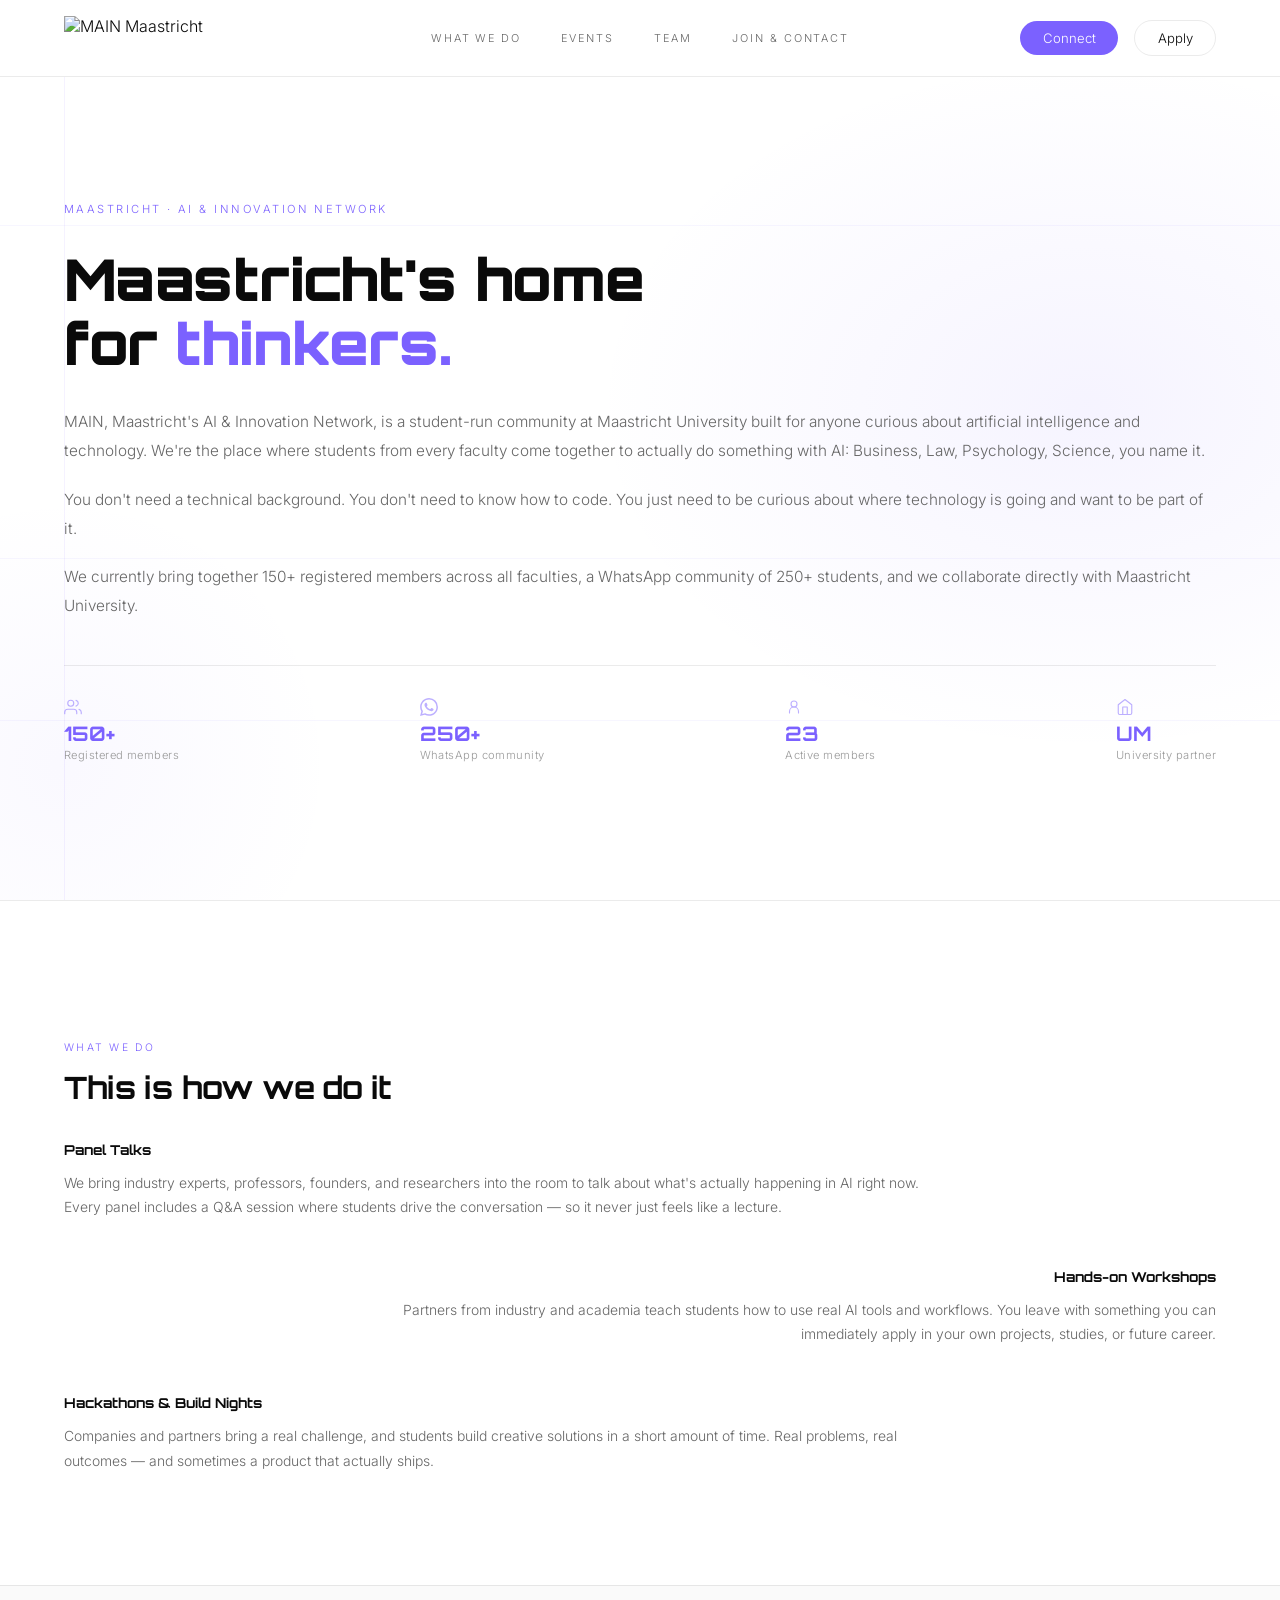
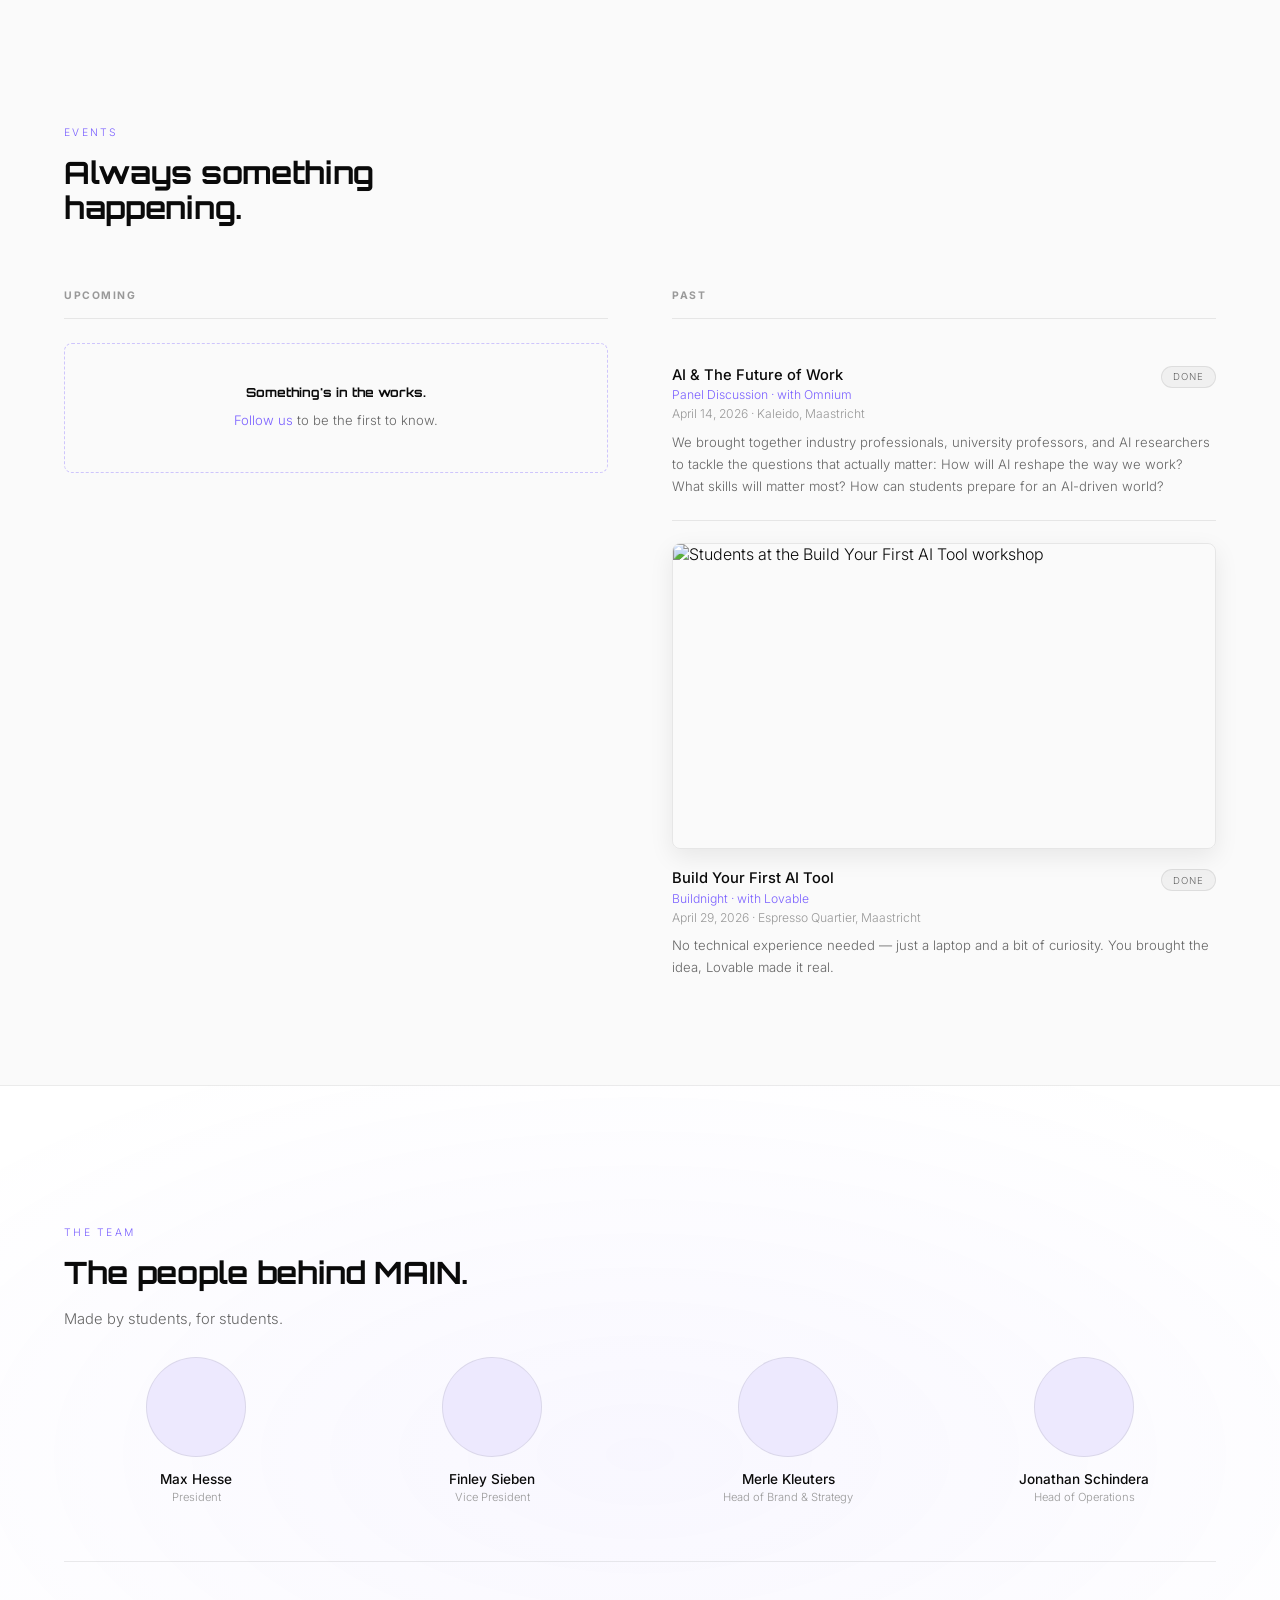
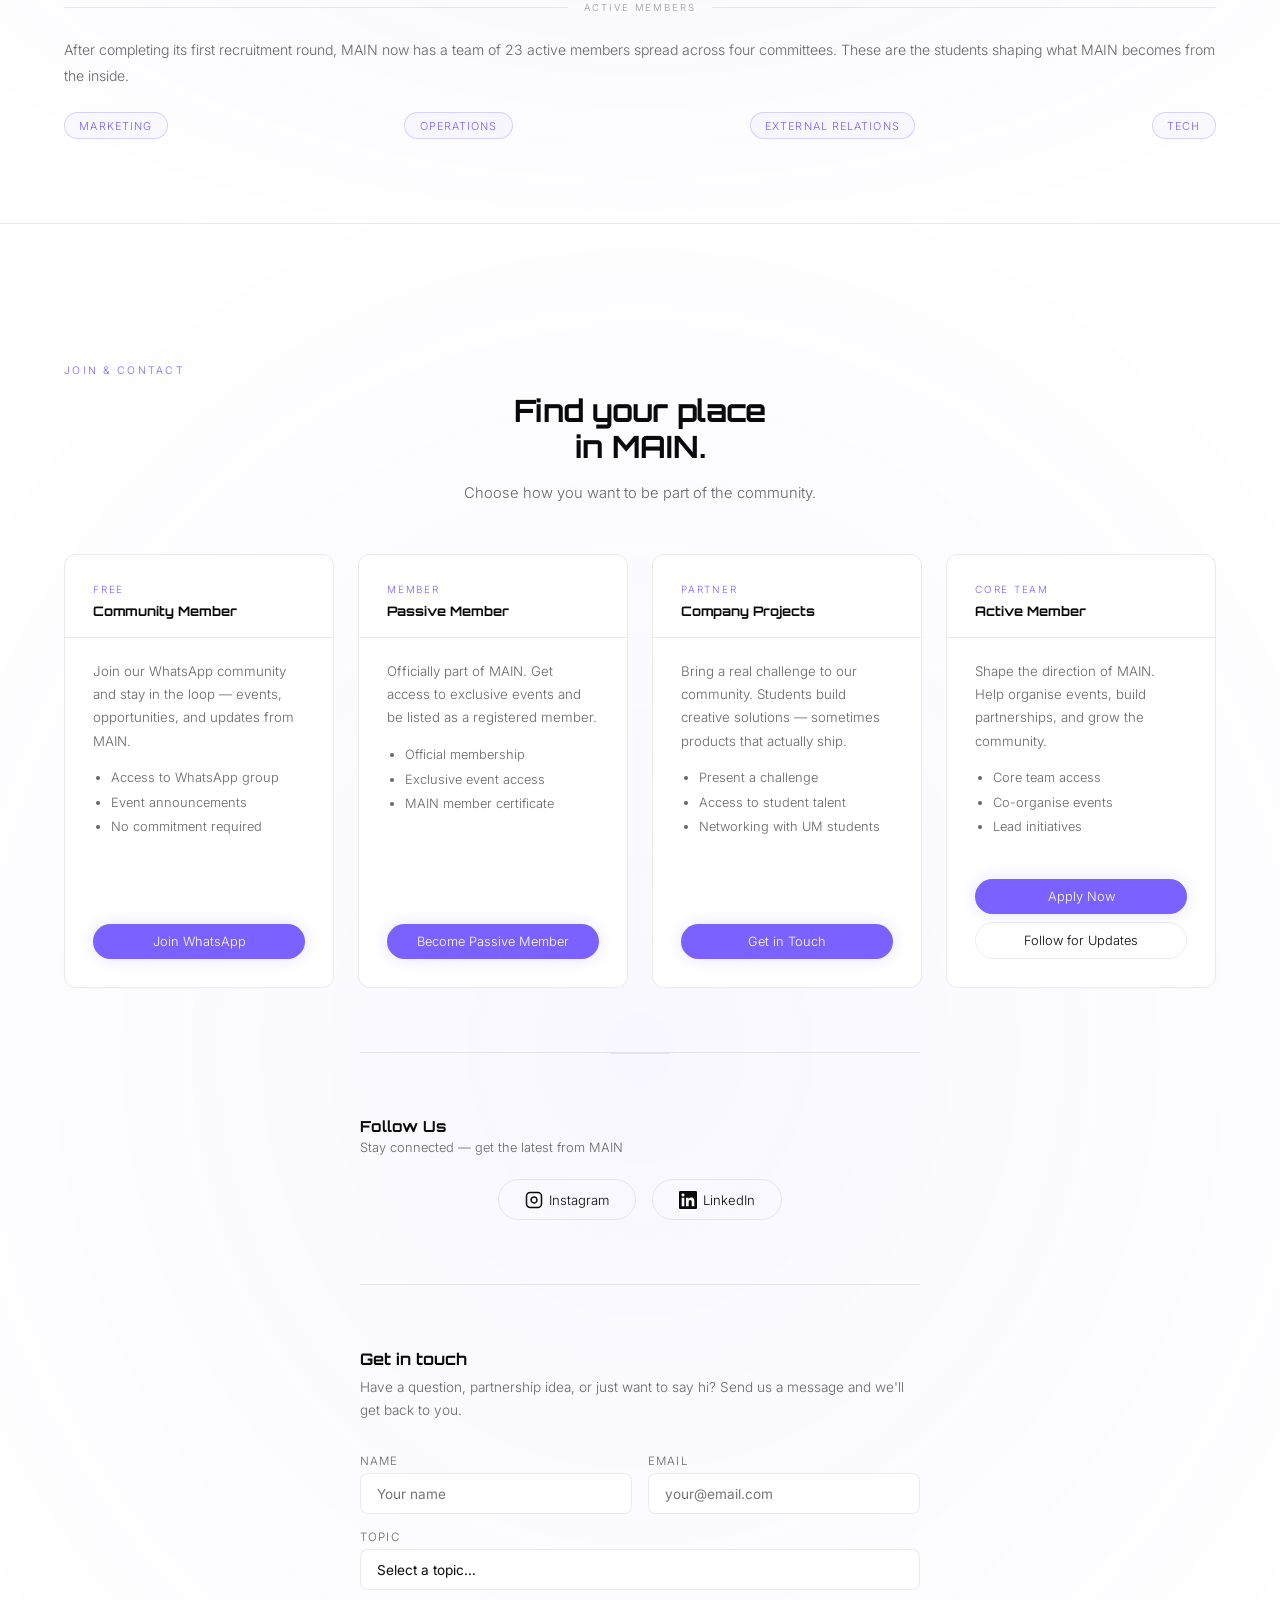
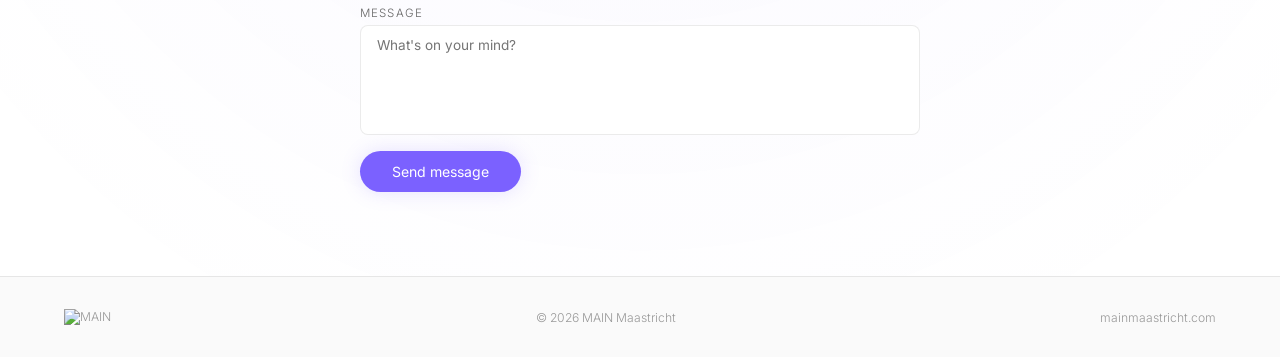
==== new_index_file.html @ fe7f52be "added the new join and contact section into the new_index_file.html and renamed the file from new_in" ====
<!doctype html>
<html lang="en">
<head>
    <meta charset="UTF-8" />
    <meta name="viewport" content="width=device-width, initial-scale=1.0" />
    <title>MAIN Maastricht — AI & Innovation Network</title>
    <link href="https://fonts.googleapis.com/css2?family=Orbitron:wght@700;900&family=Inter:wght@300;400;500&display=swap" rel="stylesheet" />
    <style>
        *,*::before,*::after{box-sizing:border-box;margin:0;padding:0;}
        :root{
            --bg:#ffffff;--black:#0a0a0a;--purple:#7b61ff;--purple-light:#a78bfa;
            --purple-dim:#ede9fe;--gray:#666;--gray-light:#999;--border:rgba(0,0,0,0.08);
        }
        html{scroll-behavior:smooth;}
        body{background:var(--bg);color:var(--black);font-family:'Inter',sans-serif;font-weight:300;overflow-x:hidden;}

        /* NAV — File 2 unchanged */
        nav{position:fixed;top:0;left:0;right:0;z-index:100;display:flex;align-items:center;justify-content:space-between;padding:1rem 4rem;backdrop-filter:blur(16px);border-bottom:1px solid var(--border);background:rgba(255,255,255,0.88);}
        .nav-logo img{height:44px;display:block;}
        .nav-links{display:flex;align-items:center;gap:2.5rem;position:absolute;left:50%;transform:translateX(-50%);}
        .nav-links a{font-size:0.68rem;letter-spacing:0.18em;text-transform:uppercase;color:var(--gray);text-decoration:none;transition:color 0.2s;font-family:'Inter',sans-serif;}
        .nav-links a:hover{color:var(--black);}
        .nav-right{display:flex;align-items:center;gap:1rem;}
        .nav-cta{background:var(--purple);color:#fff;padding:0.55rem 1.4rem;border-radius:100px;font-size:0.82rem;text-decoration:none;transition:background 0.2s,transform 0.2s;font-family:'Inter',sans-serif;}
        .nav-cta:hover{background:var(--purple-light);transform:translateY(-1px);}
        .nav-apply{background:transparent;color:var(--black);padding:0.55rem 1.4rem;border-radius:100px;font-size:0.82rem;text-decoration:none;border:1px solid var(--border);transition:border-color 0.2s,transform 0.2s,background 0.2s;font-family:'Inter',sans-serif;}
        .nav-apply:hover{border-color:var(--purple);background:rgba(123,97,255,0.04);transform:translateY(-1px);}
        .hero-actions .nav-apply{padding:0.85rem 2rem;font-size:0.9rem;}
        .hero-actions .nav-apply:hover{transform:translateY(-2px);}
        .hamburger{display:none;flex-direction:column;gap:5px;cursor:pointer;background:none;border:none;padding:4px;}
        .hamburger span{display:block;width:22px;height:1.5px;background:var(--black);transition:all 0.3s;}
        .hamburger.open span:nth-child(1){transform:translateY(6.5px) rotate(45deg);}
        .hamburger.open span:nth-child(2){opacity:0;}
        .hamburger.open span:nth-child(3){transform:translateY(-6.5px) rotate(-45deg);}
        .mobile-menu{display:none;position:fixed;top:0;left:0;right:0;bottom:0;background:rgba(255,255,255,0.98);z-index:99;flex-direction:column;align-items:center;justify-content:center;gap:2.5rem;}
        .mobile-menu.open{display:flex;}
        .mobile-menu a{font-size:0.8rem;letter-spacing:0.2em;text-transform:uppercase;color:var(--gray);text-decoration:none;transition:color 0.2s;}
        .mobile-menu a:hover{color:var(--black);}
        .mobile-menu .nav-cta{font-size:0.9rem;margin-top:1rem;color:#fff;}

        /* HERO — File 1 */
        #hero{position:relative;padding:9rem 4rem 5rem;overflow:hidden;min-height:100vh;display:flex;flex-direction:column;justify-content:center;align-items:flex-start;width:100%;}
        .hero-bg{position:absolute;inset:0;z-index:0;background:radial-gradient(ellipse 55% 55% at 85% 45%,rgba(123,97,255,0.07) 0%,transparent 70%),radial-gradient(ellipse 35% 50% at 5% 85%,rgba(123,97,255,0.04) 0%,transparent 60%);}
        .hero-lines{position:absolute;inset:0;pointer-events:none;z-index:0;}
        .hero-lines span{display:block;position:absolute;left:0;right:0;height:1px;background:rgba(123,97,255,0.06);}
        .hero-lines span:nth-child(1){top:25%;}
        .hero-lines span:nth-child(2){top:62%;}
        .hero-lines span:nth-child(3){top:80%;}
        .hero-lines::before{content:'';position:absolute;top:0;bottom:0;left:4rem;width:1px;background:rgba(123,97,255,0.08);}
        .hero-inner{position:relative;z-index:1;width:100%;}
        .hero-tag{font-size:0.7rem;letter-spacing:0.22em;text-transform:uppercase;color:var(--purple);margin-bottom:2rem;z-index:1;opacity:0;animation:fadeUp 0.7s 0.2s forwards;font-family:'Inter',sans-serif;}
        #hero h1{font-family:'Orbitron',sans-serif;font-size:clamp(2.2rem,4.5vw,4.2rem);font-weight:900;line-height:1.1;letter-spacing:-0.01em;z-index:1;color:var(--black);opacity:0;animation:fadeUp 0.7s 0.35s forwards;margin-bottom:2rem;}
        #hero h1 em{color:var(--purple);font-style:normal;display:inline-block;min-width:9ch;transition:opacity 0.3s,transform 0.3s;}
        #hero h1 em.fading{opacity:0;transform:translateY(8px);}
        .hero-body{display:flex;flex-direction:column;gap:1.2rem;z-index:1;opacity:0;animation:fadeUp 0.7s 0.5s forwards;}
        .hero-body p{font-size:clamp(0.88rem,1.2vw,1rem);line-height:1.9;color:var(--gray);font-weight:300;font-family:'Inter',sans-serif;}
        .stats-strip{display:flex;flex-wrap:wrap;margin-top:2.8rem;padding-top:2rem;border-top:1px solid var(--border);z-index:1;opacity:0;animation:fadeUp 0.7s 0.8s forwards;justify-content:space-between;width:100%;}
        .stat{display:flex;flex-direction:column;gap:0.2rem;}.stat-icon{color:var(--purple);opacity:0.5;margin-bottom:0.3rem;}
        .stat-num{font-family:'Orbitron',sans-serif;font-size:1.25rem;font-weight:700;color:var(--purple);line-height:1;}
        .stat-lbl{font-size:0.7rem;letter-spacing:0.04em;color:var(--gray-light);font-family:'Inter',sans-serif;}
        
        .btn-primary{background:var(--purple);color:#fff;padding:0.85rem 2rem;border-radius:100px;font-size:0.9rem;text-decoration:none;transition:all 0.2s;box-shadow:0 0 28px rgba(123,97,255,0.2);font-family:'Inter',sans-serif;}
        .btn-primary:hover{background:var(--purple-light);transform:translateY(-2px);}
        .scroll-hint{position:absolute;bottom:2.5rem;left:50%;transform:translateX(-50%);z-index:1;display:flex;flex-direction:column;align-items:center;gap:0.6rem;font-size:0.6rem;letter-spacing:0.18em;text-transform:uppercase;color:var(--gray-light);opacity:0;animation:fadeUp 0.7s 1.1s forwards;font-family:'Inter',sans-serif;white-space:nowrap;}
        .scroll-hint::before{display:none;}

        /* STATS BAR — File 2 unchanged */
        .stats-bar{border-top:1px solid var(--border);border-bottom:1px solid var(--border);padding:1.8rem 4rem;display:flex;align-items:center;justify-content:center;gap:0;background:#fafafa;}
        .stat-item{display:flex;align-items:center;gap:0.75rem;padding:0 3rem;}
        .stat-item:not(:last-child){border-right:1px solid var(--border);}
        .stat-item .stat-num{font-family:'Orbitron',sans-serif;font-size:1.4rem;font-weight:700;color:var(--purple);}
        .stat-label{font-size:0.78rem;color:var(--gray);line-height:1.4;font-family:'Inter',sans-serif;}

        /* SECTIONS — File 2 unchanged */
        section{padding:7rem 4rem;}
        .s-label{font-size:0.65rem;letter-spacing:0.22em;text-transform:uppercase;color:var(--purple);margin-bottom:1rem;font-family:'Inter',sans-serif;}
        h2{font-family:'Orbitron',sans-serif;font-size:clamp(1.5rem,2.4vw,2.2rem);font-weight:700;letter-spacing:-0.01em;line-height:1.15;margin-bottom:1rem;color:var(--black);}
        .s-sub{color:var(--gray);font-size:0.92rem;line-height:1.8;max-width:50ch;font-family:'Inter',sans-serif;}
        #what{border-top:1px solid var(--border);}
        .formats{display:flex;flex-flow:column nowrap;margin-top:4rem;justify-content:space-between;gap:3em;}
        .fcard{position:relative;overflow:hidden;background:#fff;}
        .fcard.fcard-left{text-align:left;align-self:flex-start;}
        .fcard.fcard-right{text-align:right;align-self:flex-end;}
        .fcard.fcard-left *{width:fit-content;max-width:75%;margin-right:auto;}
        .fcard.fcard-right *{width:fit-content;max-width:75%;margin-left:auto;}
        .fcard h3{font-family:'Orbitron',sans-serif;font-size:0.85rem;font-weight:700;margin-bottom:0.8rem;color:var(--black);}
        .fcard p{color:var(--gray);font-size:0.87rem;line-height:1.75;font-family:'Inter',sans-serif;}
        #events{border-top:1px solid var(--border);background:#fafafa;}
        .ev-layout{display:grid;grid-template-columns:1fr 1fr;gap:4rem;margin-top:4rem;align-items:start;}
        .ev-col h3{font-size:0.65rem;letter-spacing:0.15em;text-transform:uppercase;color:var(--gray-light);margin-bottom:1.5rem;padding-bottom:1rem;border-bottom:1px solid var(--border);font-family:'Inter',sans-serif;}
        .ev-item{padding:1.4rem 0;border-bottom:1px solid var(--border);transition:border-color 0.2s;}
        .ev-item:hover{border-color:var(--purple);}
        .ev-item:last-child{border-bottom:none;}
        .ev-item-top{display:flex;justify-content:space-between;align-items:flex-start;margin-bottom:0.5rem;}
        .ev-name{font-size:0.92rem;margin-bottom:0.2rem;color:var(--black);font-family:'Inter',sans-serif;font-weight:500;}
        .ev-sub{font-size:0.76rem;color:var(--purple);margin-bottom:0.25rem;font-family:'Inter',sans-serif;}
        .ev-meta{font-size:0.76rem;color:var(--gray-light);font-family:'Inter',sans-serif;}
        .ev-desc{font-size:0.82rem;color:var(--gray);line-height:1.7;margin-top:0.6rem;font-family:'Inter',sans-serif;}
        .ev-item-with-photo{display:block;}
        .ev-photo{width:100%;aspect-ratio:16/9;object-fit:cover;object-position:center;border-radius:8px;border:1px solid var(--border);box-shadow:0 8px 24px rgba(0,0,0,0.08);margin-bottom:1.25rem;display:block;}
        .badge{font-size:0.6rem;letter-spacing:0.1em;text-transform:uppercase;padding:0.28rem 0.7rem;border-radius:100px;white-space:nowrap;margin-left:1rem;font-family:'Inter',sans-serif;}
        .badge-done{background:rgba(0,0,0,0.04);color:var(--gray);border:1px solid var(--border);}
        .ev-teaser{padding:2.5rem;border:1px dashed rgba(123,97,255,0.35);border-radius:8px;text-align:center;}
        .ev-teaser h4{font-family:'Orbitron',sans-serif;font-size:0.78rem;font-weight:700;margin-bottom:0.6rem;color:var(--black);}
        .ev-teaser p{font-size:0.82rem;color:var(--gray);line-height:1.65;font-family:'Inter',sans-serif;}
        .ev-teaser a{color:var(--purple);text-decoration:none;}
        .ev-teaser a:hover{text-decoration:underline;}

        /* TEAM — File 1 */
        #team { border-top: 1px solid var(--border); background: radial-gradient(ellipse 70% 60% at 50% 50%, rgba(123,97,255,0.05), transparent); }
        .team-grid{display:grid;grid-template-columns:repeat(4,1fr);gap:1.5rem 2rem;margin-top:1.5rem;margin-bottom:3.5rem;width:100%;}
        .tcard{text-align:center;transition:transform 0.3s;}
        .tcard:hover{transform:translateY(-5px);}
        .tcard a{display:block;color:inherit;text-decoration:none;}
        .tcard-link{display:block;color:inherit;text-decoration:none;}
        .tavatar{width:100px;height:100px;border-radius:50%;background:var(--purple-dim);border:1.5px solid var(--border);margin:0 auto 0.85rem;overflow:hidden;transition:border-color 0.25s;display:flex;align-items:center;justify-content:center;}
        .tcard:hover .tavatar{border-color:var(--purple);}
        .tavatar img{width:100%;height:100%;object-fit:cover;object-position:center top;}
        .initials{font-family:'Orbitron',sans-serif;font-size:1rem;font-weight:700;color:var(--purple);letter-spacing:0.03em;display:none;}
        .tname{font-size:0.85rem;font-weight:500;color:var(--black);margin-bottom:0.2rem;font-family:'Inter',sans-serif;}
        .trole{font-size:0.7rem;color:var(--gray-light);line-height:1.4;font-family:'Inter',sans-serif;}
        .active-band{border-top:1px solid var(--border);padding-top:2.5rem;}
        .rule-divider{display:flex;align-items:center;gap:1rem;margin-bottom:1.5rem;}
        .rule-divider::before,.rule-divider::after{content:'';flex:1;height:1px;background:var(--border);}
        .rule-divider span{font-size:0.6rem;letter-spacing:0.2em;text-transform:uppercase;color:var(--gray-light);font-family:'Inter',sans-serif;}
        .active-intro{font-size:0.88rem;color:var(--gray);line-height:1.8;margin-bottom:1.5rem;font-family:'Inter',sans-serif;}
        .committees{display:flex;gap:0.6rem;flex-wrap:wrap;justify-content:space-between;width:100%;}
        .pill{font-size:0.68rem;letter-spacing:0.1em;text-transform:uppercase;padding:0.35rem 0.9rem;border-radius:100px;border:1px solid rgba(123,97,255,0.25);color:var(--purple);font-family:'Inter',sans-serif;background:rgba(123,97,255,0.04);}

        /* JOIN & CONTACT */
        #joinAndContact { border-top: 1px solid var(--border); background: radial-gradient(ellipse 70% 60% at 50% 50%, rgba(123,97,255,0.05), transparent); }
        #joinAndContact h2 { text-align: center; margin-left: auto; margin-right: auto; }
        #joinAndContact .s-sub { text-align: center; margin-bottom: 0; margin-left: auto; margin-right: auto; }
        .jc-grid { display: flex; gap: 1.5rem; justify-content: center; flex-wrap: wrap; margin-top: 3rem; align-items: stretch; }
        .jc-card { flex: 1 1 220px; max-width: 270px; min-width: 200px; display: flex; flex-direction: column; border: 1px solid var(--border); border-radius: 12px; background: #fff; overflow: hidden; transition: transform 0.3s, box-shadow 0.3s; }
        .jc-card:hover { transform: translateY(-4px); box-shadow: 0 12px 32px rgba(123,97,255,0.1); }
        .jc-card-head { padding: 1.75rem 1.75rem 1.1rem; border-bottom: 1px solid var(--border); }
        .jc-card-tag { font-size: 0.62rem; letter-spacing: 0.18em; text-transform: uppercase; color: var(--purple); margin-bottom: 0.45rem; font-family: 'Inter', sans-serif; }
        .jc-card-title { font-family: 'Orbitron', sans-serif; font-size: 0.82rem; font-weight: 700; color: var(--black); line-height: 1.25; }
        .jc-card-body { padding: 1.4rem 1.75rem; flex: 1; }
        .jc-card-body p { font-size: 0.83rem; color: var(--gray); line-height: 1.75; font-family: 'Inter', sans-serif; }
        .jc-card-body ul { margin: 0.85rem 0 0 1.1rem; padding: 0; font-size: 0.8rem; color: var(--gray); line-height: 1.9; font-family: 'Inter', sans-serif; }
        .jc-card-footer { padding: 1.1rem 1.75rem 1.75rem; display: flex; flex-direction: column; gap: 0.55rem; }
        .jc-btn { display: flex; align-items: center; justify-content: center; padding: 0.6rem 1.1rem; border-radius: 100px; font-size: 0.8rem; text-decoration: none; font-family: 'Inter', sans-serif; transition: all 0.2s; text-align: center; }
        .jc-btn-primary { background: var(--purple); color: #fff; box-shadow: 0 0 16px rgba(123,97,255,0.18); }
        .jc-btn-primary:hover { background: var(--purple-light); transform: translateY(-1px); }
        .jc-btn-ghost { background: transparent; color: var(--black); border: 1px solid var(--border); }
        .jc-btn-ghost:hover { border-color: var(--purple); background: rgba(123,97,255,0.04); transform: translateY(-1px); }
        .contact-wrap { margin-top: 4rem; padding-top: 4rem; border-top: 1px solid var(--border); max-width: 560px; margin-left: auto; margin-right: auto; text-align: left; }
        .contact-wrap h3 { font-family: 'Orbitron', sans-serif; font-size: 1rem; font-weight: 700; color: var(--black); margin-bottom: 0.4rem; }
        .contact-wrap .contact-sub { font-size: 0.85rem; color: var(--gray); line-height: 1.7; margin-bottom: 2rem; font-family: 'Inter', sans-serif; }
        .contact-form { display: flex; flex-direction: column; gap: 1rem; }
        .cf-row { display: grid; grid-template-columns: 1fr 1fr; gap: 1rem; }
        .cf-field { display: flex; flex-direction: column; gap: 0.35rem; }
        .cf-field label { font-size: 0.72rem; letter-spacing: 0.1em; text-transform: uppercase; color: var(--gray); font-family: 'Inter', sans-serif; }
        .cf-field input, .cf-field textarea, .cf-field select { width: 100%; padding: 0.7rem 1rem; border: 1px solid var(--border); border-radius: 8px; font-size: 0.85rem; font-family: 'Inter', sans-serif; color: var(--black); background: #fff; outline: none; transition: border-color 0.2s, box-shadow 0.2s; resize: none; appearance: none; }
        .cf-field input:focus, .cf-field textarea:focus, .cf-field select:focus { border-color: var(--purple); box-shadow: 0 0 0 3px rgba(123,97,255,0.1); }
        .cf-field textarea { min-height: 110px; }
        .cf-submit { background: var(--purple); color: #fff; border: none; padding: 0.75rem 2rem; border-radius: 100px; font-size: 0.88rem; font-family: 'Inter', sans-serif; cursor: pointer; transition: background 0.2s, transform 0.2s; align-self: flex-start; box-shadow: 0 0 20px rgba(123,97,255,0.18); }
        .cf-submit:hover { background: var(--purple-light); transform: translateY(-1px); }
        .cf-success { display: none; font-size: 0.85rem; color: var(--purple); font-family: 'Inter', sans-serif; margin-top: 0.5rem; }
        @media (max-width: 700px) { .cf-row { grid-template-columns: 1fr; } .cf-submit { align-self: stretch; text-align: center; } }
        .socials-wrap { margin-top: 4rem; padding-top: 4rem; border-top: 1px solid var(--border); max-width: 560px; margin-left: auto; margin-right: auto; text-align: left; position: relative; }
        .socials-wrap::before { content: ''; position: absolute; top: 0; left: 50%; transform: translateX(-50%); width: 60px; height: 1px; background: var(--border); }
        .socials-wrap h3 { font-family: 'Orbitron', sans-serif; font-size: 0.95rem; font-weight: 700; color: var(--black); margin-bottom: 0.3rem; }
        .socials-wrap .socials-sub { font-size: 0.8rem; color: var(--gray); margin-bottom: 1.5rem; font-family: 'Inter', sans-serif; }
        .socials-list { display: flex; gap: 1rem; justify-content: center; flex-wrap: wrap; }
        .social-link { display: flex; align-items: center; justify-content: center; gap: 0.4rem; padding: 0.65rem 1.6rem; border: 1px solid var(--border); border-radius: 100px; text-decoration: none; font-size: 0.82rem; color: var(--black); font-family: 'Inter', sans-serif; transition: all 0.2s; }
        .social-link:hover { border-color: var(--purple); background: rgba(123,97,255,0.04); transform: translateY(-2px); }
        .social-link svg { width: 18px; height: 18px; }

        /* FOOTER — File 2 unchanged */
        footer{border-top:1px solid var(--border);padding:2rem 4rem;display:flex;justify-content:space-between;align-items:center;color:var(--gray-light);font-size:0.76rem;background:#fafafa;font-family:'Inter',sans-serif;}
        .footer-logo img{height:28px;}

        /* ANIMATE */
        @keyframes fadeUp{from{opacity:0;transform:translateY(22px);}to{opacity:1;transform:translateY(0);}}@keyframes bounce{0%,100%{transform:translateY(0);}50%{transform:translateY(6px);}}.scroll-arrow{animation:bounce 1.4s ease-in-out infinite;display:flex;}
        .reveal{opacity:0;transition:opacity 0.65s ease,transform 0.65s ease;}
        .reveal.from-left{transform:translateX(-32px);}
        .reveal.from-right{transform:translateX(32px);}
        .reveal:not(.from-left):not(.from-right){transform:translateY(28px);}
        .reveal.visible{opacity:1;transform:none;}

        /* RESPONSIVE */
        @media(max-width:900px){
            .team-grid{grid-template-columns:repeat(2,1fr);}
            .nav-links{display:none;}
            .hamburger{display:flex;}
            .stats-bar{padding:1.5rem 2rem;flex-wrap:wrap;gap:1rem;}
            .stat-item{padding:0 1.5rem;}
        }
        @media(max-width:700px){
            nav{padding:1rem 1.5rem;}
            section{padding:5rem 1.5rem;}
            #hero{padding:8rem 1.5rem 4rem;}
            .hero-lines::before{left:1.5rem;}
            .scroll-hint{left:1.5rem;}
            .stats-bar{padding:1.2rem 1.5rem;}
            .stat-item{padding:0 1rem;}
            .fcard.fcard-left *{width:100%;max-width:100%;margin-right:0;}
            .fcard.fcard-right *{width:100%;max-width:100%;margin-left:0;}
            .fcard p{text-align:justify;}
            .ev-layout{grid-template-columns:1fr;gap:3rem;}
            .ev-photo{aspect-ratio:4/3;}
            footer{flex-direction:column;gap:1rem;text-align:center;}
            .join-btns{flex-direction:column;align-items:center;}
        }
    </style>
</head>
<body>

<!-- NAV — File 2 unchanged -->
<nav>
    <div class="nav-logo">
        <img src="i dont know yet " alt="MAIN Maastricht" />
    </div>
    <div class="nav-links">
        <a href="#what">What we do</a>
        <a href="#events">Events</a>
        <a href="#team">Team</a>
        <a href="#joinAndContact">Join & Contact</a>
    </div>
    <div class="nav-right">
        <a href="#joinAndContact" class="nav-cta">Connect</a>
        <a href="https://tally.so/r/68rNAe?utm_source=ig&utm_medium=social&utm_content=link_in_bio&fbclid=PAZXh0bgNhZW0CMTEAc3J0YwZhcHBfaWQMMjU2MjgxMDQwNTU4AAGnw_uHqAKVMPxE0WVYSXbmAWzOkmwdYm6o9sFSivX8DV3H677qOb2EKbenT-4_aem_z7sTtI1TGosHFUo3yZt-IA" class="nav-apply" target="_blank" rel="noopener">Apply</a>
        <button class="hamburger" id="hamburger" aria-label="Menu">
            <span></span><span></span><span></span>
        </button>
    </div>
</nav>

<div class="mobile-menu" id="mobileMenu">
    <a href="#what" onclick="closeMenu()">What we do</a>
    <a href="#events" onclick="closeMenu()">Events</a>
    <a href="#team" onclick="closeMenu()">Team</a>
    <a href="#joinAndContact" class="nav-cta" onclick="closeMenu()">Connect</a>
    <a href="https://tally.so/r/68rNAe?utm_source=ig&utm_medium=social&utm_content=link_in_bio&fbclid=PAZXh0bgNhZW0CMTEAc3J0YwZhcHBfaWQMMjU2MjgxMDQwNTU4AAGnw_uHqAKVMPxE0WVYSXbmAWzOkmwdYm6o9sFSivX8DV3H677qOb2EKbenT-4_aem_z7sTtI1TGosHFUo3yZt-IA" class="nav-cta" target="_blank" rel="noopener" onclick="closeMenu()">Apply</a>
</div>

<!-- HERO — File 1 -->
<section id="hero">
    <div class="hero-bg"></div>
    <div class="hero-lines" aria-hidden="true"><span></span><span></span><span></span></div>
    <div class="hero-inner">
        <p class="hero-tag">Maastricht · AI &amp; Innovation Network</p>
        <h1>Maastricht's home<br>for <em id="cycleWord">builders.</em></h1>
        <div class="hero-body">
            <p>MAIN, Maastricht's AI &amp; Innovation Network, is a student-run community at Maastricht University built for anyone curious about artificial intelligence and technology. We're the place where students from every faculty come together to actually do something with AI: Business, Law, Psychology, Science, you name it.</p>
            <p>You don't need a technical background. You don't need to know how to code. You just need to be curious about where technology is going and want to be part of it.</p>
            <p>We currently bring together 150+ registered members across all faculties, a WhatsApp community of 250+ students, and we collaborate directly with Maastricht University.</p>
        </div>
        <div class="stats-strip">
            <div class="stat">
                <svg class="stat-icon" width="18" height="18" viewBox="0 0 24 24" fill="none" stroke="currentColor" stroke-width="1.5" stroke-linecap="round" stroke-linejoin="round"><path d="M17 21v-2a4 4 0 0 0-4-4H5a4 4 0 0 0-4 4v2"/><circle cx="9" cy="7" r="4"/><path d="M23 21v-2a4 4 0 0 0-3-3.87"/><path d="M16 3.13a4 4 0 0 1 0 7.75"/></svg>
                <span class="stat-num">150+</span>
                <span class="stat-lbl">Registered members</span>
            </div>
            <div class="stat">
                <svg class="stat-icon" width="18" height="18" viewBox="0 0 24 24" fill="currentColor"><path d="M17.472 14.382c-.297-.149-1.758-.867-2.03-.967-.273-.099-.471-.148-.67.15-.197.297-.767.966-.94 1.164-.173.199-.347.223-.644.075-.297-.15-1.255-.463-2.39-1.475-.883-.788-1.48-1.761-1.653-2.059-.173-.297-.018-.458.13-.606.134-.133.298-.347.446-.52.149-.174.198-.298.298-.497.099-.198.05-.371-.025-.52-.075-.149-.669-1.612-.916-2.207-.242-.579-.487-.5-.669-.51-.173-.008-.371-.01-.57-.01-.198 0-.52.074-.792.372-.272.297-1.04 1.016-1.04 2.479 0 1.462 1.065 2.875 1.213 3.074.149.198 2.096 3.2 5.077 4.487.709.306 1.262.489 1.694.625.712.227 1.36.195 1.871.118.571-.085 1.758-.719 2.006-1.413.248-.694.248-1.289.173-1.413-.074-.124-.272-.198-.57-.347m-5.421 7.403h-.004a9.87 9.87 0 01-5.031-1.378l-.361-.214-3.741.982.998-3.648-.235-.374a9.86 9.86 0 01-1.51-5.26c.001-5.45 4.436-9.884 9.888-9.884 2.64 0 5.122 1.03 6.988 2.898a9.825 9.825 0 012.893 6.994c-.003 5.45-4.437 9.884-9.885 9.884m8.413-18.297A11.815 11.815 0 0012.05 0C5.495 0 .16 5.335.157 11.892c0 2.096.547 4.142 1.588 5.945L.057 24l6.305-1.654a11.882 11.882 0 005.683 1.448h.005c6.554 0 11.89-5.335 11.893-11.893a11.821 11.821 0 00-3.48-8.413z"/></svg>
                <span class="stat-num">250+</span>
                <span class="stat-lbl">WhatsApp community</span>
            </div>
            <div class="stat">
                <svg class="stat-icon" width="18" height="18" viewBox="0 0 24 24" fill="none" stroke="currentColor" stroke-width="1.5" stroke-linecap="round" stroke-linejoin="round"><circle cx="12" cy="8" r="4"/><path d="M6 20v-2a6 6 0 0 1 12 0v2"/></svg>
                <span class="stat-num">23</span>
                <span class="stat-lbl">Active members</span>
            </div>
            <div class="stat">
                <svg class="stat-icon" width="18" height="18" viewBox="0 0 24 24" fill="none" stroke="currentColor" stroke-width="1.5" stroke-linecap="round" stroke-linejoin="round"><path d="M3 9l9-7 9 7v11a2 2 0 0 1-2 2H5a2 2 0 0 1-2-2z"/><polyline points="9 22 9 12 15 12 15 22"/></svg>
                <span class="stat-num">UM</span>
                <span class="stat-lbl">University partner</span>
            </div>
        </div>
        
    </div>


</section>

<!-- WHAT — File 2 unchanged -->
<section id="what">
    <p class="s-label reveal">What we do</p>
    <h2 class="reveal">This is how we do it</h2>
    <div class="formats">
        <div class="fcard fcard-left reveal from-left">
            <h3>Panel Talks</h3>
            <p>We bring industry experts, professors, founders, and researchers into the room to talk about what's actually happening in AI right now. Every panel includes a Q&amp;A session where students drive the conversation — so it never just feels like a lecture.</p>
        </div>
        <div class="fcard fcard-right reveal from-right">
            <h3>Hands-on Workshops</h3>
            <p>Partners from industry and academia teach students how to use real AI tools and workflows. You leave with something you can immediately apply in your own projects, studies, or future career.</p>
        </div>
        <div class="fcard fcard-left reveal from-left">
            <h3>Hackathons &amp; Build Nights</h3>
            <p>Companies and partners bring a real challenge, and students build creative solutions in a short amount of time. Real problems, real outcomes — and sometimes a product that actually ships.</p>
        </div>
    </div>
</section>

<!-- EVENTS — File 2 unchanged -->
<section id="events">
    <p class="s-label reveal">Events</p>
    <h2 class="reveal">Always something<br />happening.</h2>
    <div class="ev-layout reveal">
        <div class="ev-col">
            <h3>Upcoming</h3>
            <div class="ev-teaser">
                <h4>Something's in the works.</h4>
                <p><a href="https://www.instagram.com/main.maastricht/" target="_blank">Follow us</a> to be the first to know.</p>
            </div>
        </div>
        <div class="ev-col">
            <h3>Past</h3>
            <div class="ev-item">
                <div class="ev-item-top">
                    <div>
                        <p class="ev-name">AI &amp; The Future of Work</p>
                        <p class="ev-sub">Panel Discussion · with Omnium</p>
                        <p class="ev-meta">April 14, 2026 · Kaleido, Maastricht</p>
                    </div>
                    <span class="badge badge-done">Done</span>
                </div>
                <p class="ev-desc">We brought together industry professionals, university professors, and AI researchers to tackle the questions that actually matter: How will AI reshape the way we work? What skills will matter most? How can students prepare for an AI-driven world?</p>
            </div>
            <div class="ev-item ev-item-with-photo">
                <img class="ev-photo" src=" i dont know yet" alt="Students at the Build Your First AI Tool workshop" />
                <div class="ev-copy">
                    <div class="ev-item-top">
                        <div>
                            <p class="ev-name">Build Your First AI Tool</p>
                            <p class="ev-sub">Buildnight · with Lovable</p>
                            <p class="ev-meta">April 29, 2026 · Espresso Quartier, Maastricht</p>
                        </div>
                        <span class="badge badge-done">Done</span>
                    </div>
                    <p class="ev-desc">No technical experience needed — just a laptop and a bit of curiosity. You brought the idea, Lovable made it real.</p>
                </div>
            </div>
        </div>
    </div>
</section>

<!-- TEAM — File 1 -->
<section id="team">
    <p class="s-label reveal">The team</p>
    <h2 class="reveal">The people behind MAIN.</h2>
    <p class="s-sub reveal">Made by students, for students.</p>
    <div class="team-grid reveal" id="team-grid-js"></div>
    <div class="active-band reveal">
        <div class="rule-divider"><span>Active members</span></div>
        <p class="active-intro">After completing its first recruitment round, MAIN now has a team of 23 active members spread across four committees. These are the students shaping what MAIN becomes from the inside.</p>
        <div class="committees">
            <span class="pill">Marketing</span>
            <span class="pill">Operations</span>
            <span class="pill">External Relations</span>
            <span class="pill">Tech</span>
        </div>
    </div>
</section>

<!-- JOIN & CONTACT -->
<section id="joinAndContact">
  <p class="s-label reveal">Join &amp; Contact</p>
  <h2 class="reveal">Find your place<br>in MAIN.</h2>
  <p class="s-sub reveal">Choose how you want to be part of the community.</p>
  <div class="jc-grid reveal" id="jcGrid"></div>

  <div class="socials-wrap reveal">
    <h3>Follow Us</h3>
    <p class="socials-sub">Stay connected — get the latest from MAIN</p>
    <div class="socials-list">
      <a href="https://www.instagram.com/main.maastricht/" class="social-link" target="_blank" rel="noopener" aria-label="Follow MAIN on Instagram">
        <svg fill="currentColor" viewBox="0 0 24 24"><rect x="2" y="2" width="20" height="20" rx="5" ry="5" fill="none" stroke="currentColor" stroke-width="2"/><path d="M16 11.37A4 4 0 1 1 12.63 8 4 4 0 0 1 16 11.37z" fill="none" stroke="currentColor" stroke-width="2"/><line x1="17.5" y1="6.5" x2="17.51" y2="6.5" stroke="currentColor" stroke-width="2"/></svg>
        Instagram
      </a>
      <a href="https://www.linkedin.com/company/maastricht-ai/" class="social-link" target="_blank" rel="noopener" aria-label="Follow MAIN on LinkedIn">
        <svg fill="currentColor" viewBox="0 0 24 24"><path d="M20.447 20.452h-3.554v-5.569c0-1.328-.027-3.037-1.852-3.037-1.853 0-2.136 1.445-2.136 2.939v5.667H9.351V9h3.414v1.561h.046c.477-.9 1.637-1.85 3.37-1.85 3.601 0 4.267 2.37 4.267 5.455v6.286zM5.337 7.433c-1.144 0-2.063-.926-2.063-2.065 0-1.138.92-2.063 2.063-2.063 1.14 0 2.064.925 2.064 2.063 0 1.139-.925 2.065-2.064 2.065zm1.782 13.019H3.555V9h3.564v11.452zM22.225 0H1.771C.792 0 0 .774 0 1.729v20.542C0 23.227.792 24 1.771 24h20.451C23.2 24 24 23.227 24 22.271V1.729C24 .774 23.2 0 22.225 0z"/></svg>
        LinkedIn
      </a>
    </div>
  </div>

  <div class="contact-wrap reveal">
    <h3>Get in touch</h3>
    <p class="contact-sub">Have a question, partnership idea, or just want to say hi? Send us a message and we'll get back to you.</p>
    <form class="contact-form" id="contactForm" novalidate>
      <div class="cf-row">
        <div class="cf-field">
          <label for="cf-name">Name</label>
          <input type="text" id="cf-name" name="name" placeholder="Your name" required />
        </div>
        <div class="cf-field">
          <label for="cf-email">Email</label>
          <input type="email" id="cf-email" name="email" placeholder="your@email.com" required />
        </div>
      </div>
      <div class="cf-field">
        <label for="cf-topic">Topic</label>
        <select id="cf-topic" name="topic">
          <option value="">Select a topic…</option>
          <option value="general">General question</option>
          <option value="partnership">Partnership / Company</option>
          <option value="membership">Membership</option>
          <option value="press">Press / Media</option>
          <option value="other">Other</option>
        </select>
      </div>
      <div class="cf-field">
        <label for="cf-message">Message</label>
        <textarea id="cf-message" name="message" placeholder="What's on your mind?" required></textarea>
      </div>
      <button type="submit" class="cf-submit">Send message</button>
      <p class="cf-success" id="cfSuccess">Thanks! We'll get back to you soon.</p>
    </form>
  </div>

</section>

<!-- FOOTER — File 2 unchanged -->
<footer>
    <div class="footer-logo">
        <img src=" i dont know yet" alt="MAIN" />
    </div>
    <p>© 2026 MAIN Maastricht</p>
    <p>mainmaastricht.com</p>
</footer>

<script>
    /* Nav — File 2 */
    const hamburger = document.getElementById('hamburger');
    const mobileMenu = document.getElementById('mobileMenu');
    hamburger.addEventListener('click', () => {
        hamburger.classList.toggle('open');
        mobileMenu.classList.toggle('open');
        document.body.style.overflow = mobileMenu.classList.contains('open') ? 'hidden' : '';
    });
    function closeMenu() {
        hamburger.classList.remove('open');
        mobileMenu.classList.remove('open');
        document.body.style.overflow = '';
    }

    /* Reveal on scroll — File 2 */
    const reveals = document.querySelectorAll('.reveal');
    const obs = new IntersectionObserver((entries) => {
        entries.forEach((e, i) => {
            if (e.isIntersecting) {
                setTimeout(() => e.target.classList.add('visible'), i * 80);
                obs.unobserve(e.target);
            }
        });
    }, { threshold: 0.1 });
    reveals.forEach(el => obs.observe(el));

    /* Team render — File 1 (only edit TEAM_DATA) */
    const TEAM_DATA = [
        { name: 'Max Hesse',          role: 'President',                photo: 'assets/team/Max.hesse.jpeg',          linkedin: 'https://www.linkedin.com/in/maxlhesse' },
        { name: 'Finley Sieben',      role: 'Vice President',           photo: 'assets/team/Finley.sieben.jpeg',      linkedin: 'https://www.linkedin.com/in/finley-sieben-1a1026225/' },
        { name: 'Merle Kleuters',     role: 'Head of Brand & Strategy', photo: 'assets/team/Merle.kleuters.jpeg',     linkedin: 'https://www.linkedin.com/in/merle-kleuters-a574573a4/' },
        { name: 'Jonathan Schindera', role: 'Head of Operations',       photo: 'assets/team/Jonathan.schindera.png',  linkedin: 'https://www.linkedin.com/in/jonathan-schindera/' }
    ];
    (function() {
        const grid = document.getElementById('team-grid-js');
        if (!grid) return;
        TEAM_DATA.forEach(function(m) {
            const ini = m.name.split(' ').map(w => w[0]).join('');
            const c = document.createElement('div');
            c.className = 'tcard';
            c.innerHTML =
                '<a class="tcard-link" href="' + m.linkedin + '" target="_blank" rel="noopener noreferrer" aria-label="' + m.name + ' on LinkedIn">' +
                    '<div class="tavatar">' +
                        '<img src="' + m.photo + '" alt="' + m.name + '" style="width:100%;height:100%;object-fit:cover;object-position:center top;" onerror="this.style.display=\'none\'">' +
                        '<span class="initials">' + ini + '</span>' +
                    '</div>' +
                    '<p class="tname">' + m.name + '</p>' +
                    '<p class="trole">' + m.role + '</p>' +
                '</a>';
            grid.appendChild(c);
        });
    })();

    /* Cycling word — File 1 */
    (function() {
        const el = document.getElementById('cycleWord');
        if (!el) return;
        const words = ['builders.', 'thinkers.', 'makers.', 'all faculties.', 'the curious.'];
        let i = 0;
        setInterval(() => {
            el.classList.add('fading');
            setTimeout(() => {
                i = (i + 1) % words.length;
                el.textContent = words[i];
                el.classList.remove('fading');
            }, 300);
        }, 2200);
    })();

    // ─── JOIN & CONTACT CARDS ───────────────────────────────────────────────────
    // To show/hide a card, set its 'visible' value to true or false.
    // The layout adjusts automatically based on how many cards are visible.
    const JOIN_CARDS = [
      {
        id: 'community',
        visible: true,
        tag: 'Free',
        heading: 'Community Member',
        body: 'Join our WhatsApp community and stay in the loop — events, opportunities, and updates from MAIN.',
        perks: ['Access to WhatsApp group', 'Event announcements', 'No commitment required'],
        buttons: [
          { label: 'Join WhatsApp', href: 'https://chat.whatsapp.com/K6Es4IONAYrEkVpQLfkUw3', style: 'primary', target: '_blank' }
        ]
      },
      {
        id: 'passive',
        visible: true,
        tag: 'Member',
        heading: 'Passive Member',
        body: 'Officially part of MAIN. Get access to exclusive events and be listed as a registered member.',
        perks: ['Official membership', 'Exclusive event access', 'MAIN member certificate'],
        buttons: [
          { label: 'Become Passive Member', href: 'https://forms.office.com/pages/responsepage.aspx?id=DQSIkWdsW0yxEjajBLZtrQAAAAAAAAAAAANAAXBOZiRUNDA3REZaRTJNM0RRTVBUWUMwN1hBTjlNMS4u&route=shorturl', style: 'primary', target: '_blank' }
        ]
      },
      {
        id: 'company',
        visible: true,
        tag: 'Partner',
        heading: 'Company Projects',
        body: 'Bring a real challenge to our community. Students build creative solutions — sometimes products that actually ship.',
        perks: ['Present a challenge', 'Access to student talent', 'Networking with UM students'],
        buttons: [
          { label: 'Get in Touch', href: 'mailto:info@mainmaastricht.com', style: 'primary', target: '_self' }
        ]
      },
      {
        id: 'active',
        visible: true,
        tag: 'Core Team',
        heading: 'Active Member',
        body: 'Shape the direction of MAIN. Help organise events, build partnerships, and grow the community.',
        perks: ['Core team access', 'Co-organise events', 'Lead initiatives'],
        buttons: [
          { label: 'Apply Now', href: 'https://tally.so/r/68rNAe', style: 'primary', target: '_blank' },
          { label: 'Follow for Updates', href: 'https://www.instagram.com/main.maastricht/', style: 'ghost', target: '_blank' }
        ]
      }
    ];

    function renderJoinCards() {
      const grid = document.getElementById('jcGrid');
      if (!grid) return;
      grid.innerHTML = '';
      JOIN_CARDS.filter(c => c.visible).forEach(card => {
        const perksHtml = card.perks.map(p => `<li>${p}</li>`).join('');
        const btnsHtml = card.buttons.map(b =>
          `<a href="${b.href}" class="jc-btn jc-btn-${b.style}" target="${b.target}" rel="noopener">${b.label}</a>`
        ).join('');
        const el = document.createElement('div');
        el.className = 'jc-card';
        el.innerHTML = `
          <div class="jc-card-head">
            <p class="jc-card-tag">${card.tag}</p>
            <h3 class="jc-card-title">${card.heading}</h3>
          </div>
          <div class="jc-card-body">
            <p>${card.body}</p>
            <ul>${perksHtml}</ul>
          </div>
          <div class="jc-card-footer">${btnsHtml}</div>`;
        grid.appendChild(el);
      });
    }

    renderJoinCards();

    // CONTACT FORM — submit handler
    document.getElementById('contactForm').addEventListener('submit', function(e) {
      e.preventDefault();
      const name    = document.getElementById('cf-name').value.trim();
      const email   = document.getElementById('cf-email').value.trim();
      const message = document.getElementById('cf-message').value.trim();
      if (!name || !email || !message) return;
      // Replace the mailto href below with your backend endpoint or form service (e.g. Formspree)
      window.location.href = `mailto:info@mainmaastricht.com?subject=Website contact from ${encodeURIComponent(name)}&body=${encodeURIComponent(message)}%0A%0AFrom: ${encodeURIComponent(email)}`;
      document.getElementById('cfSuccess').style.display = 'block';
      this.reset();
    });
</script>
</body>
</html>
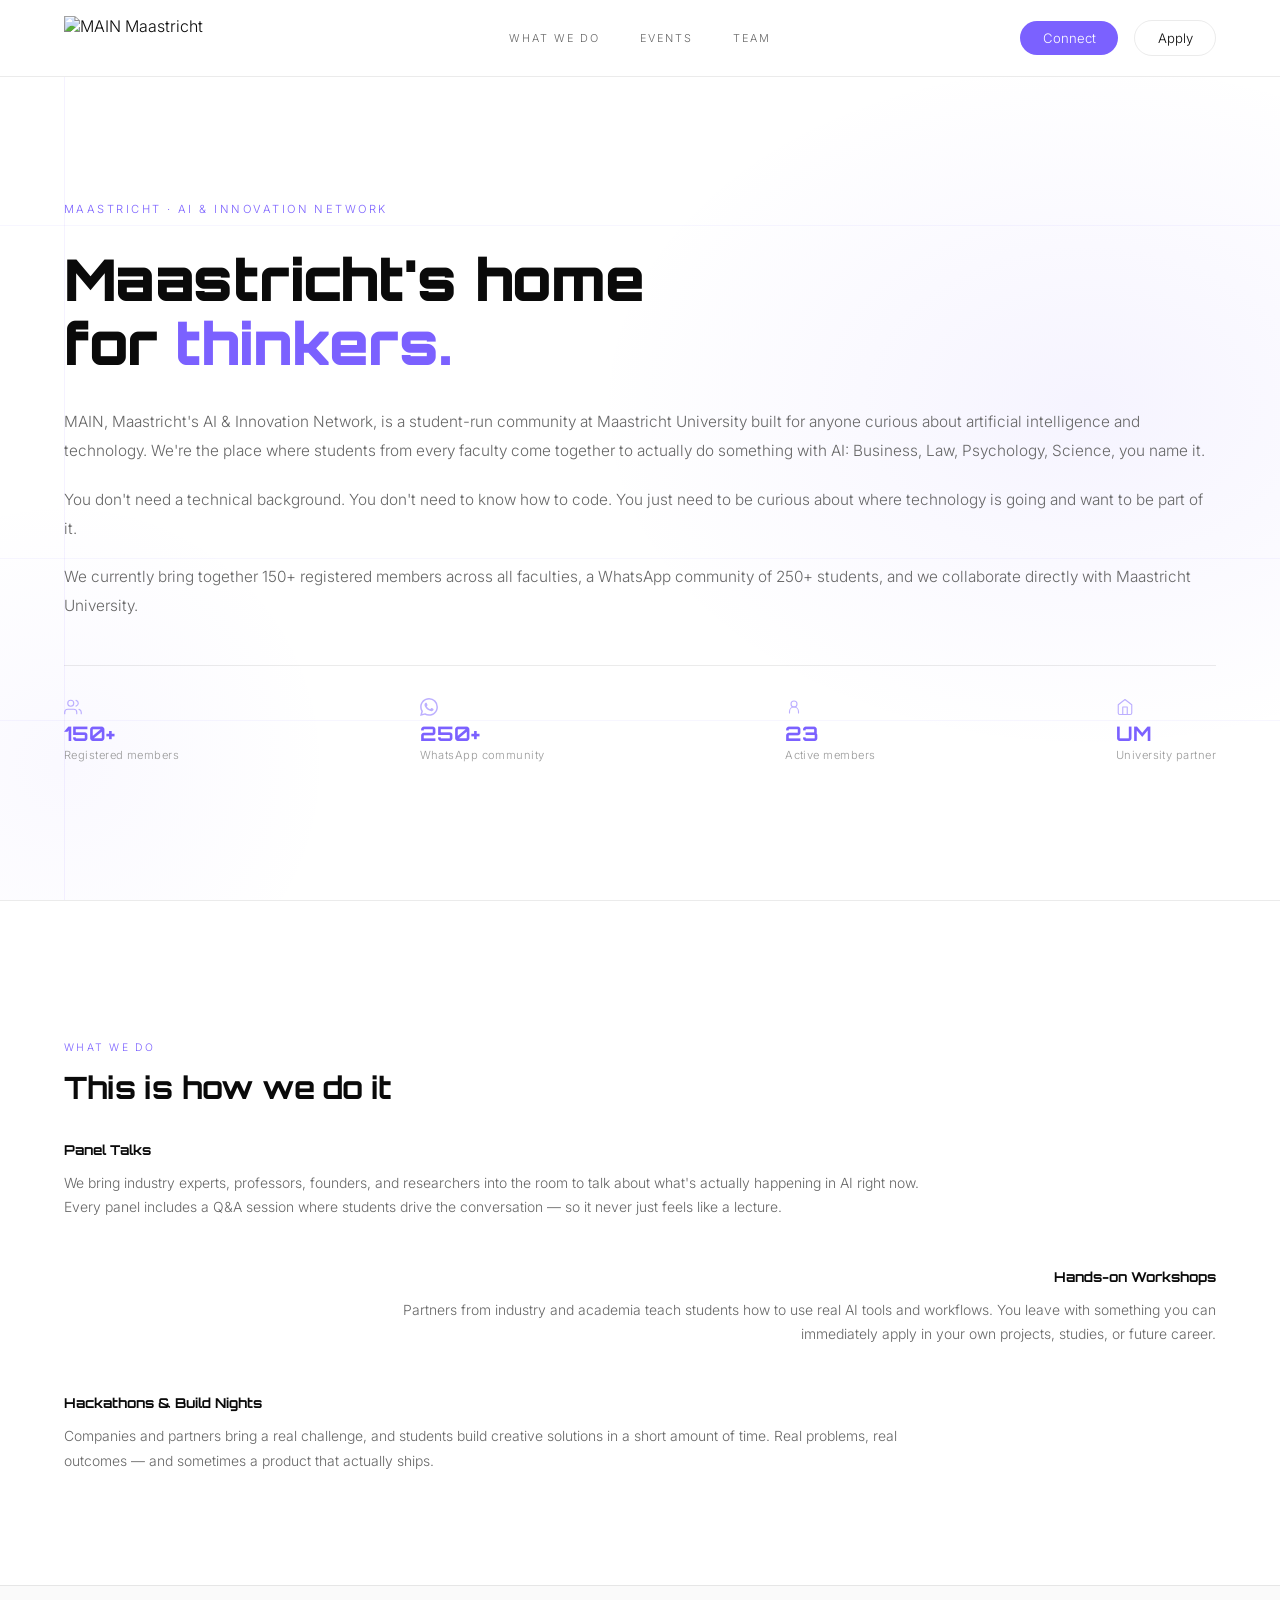
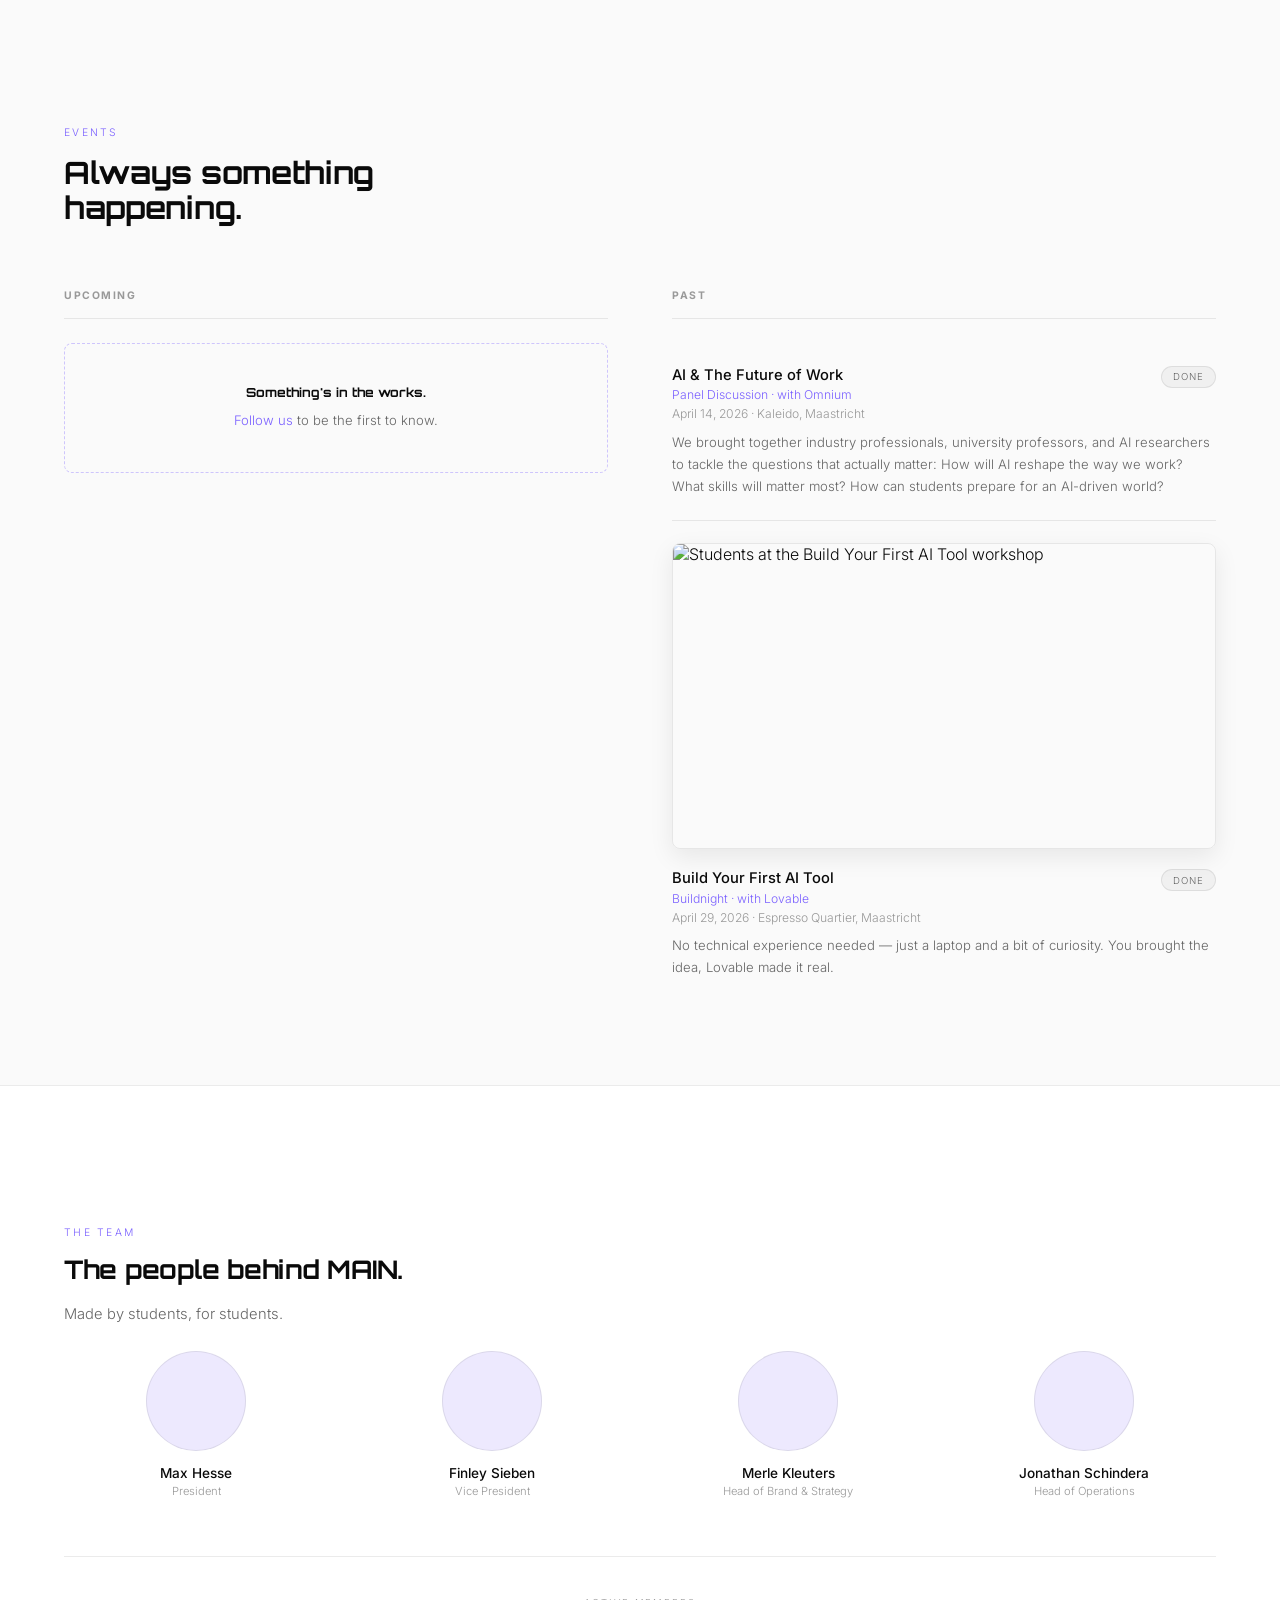
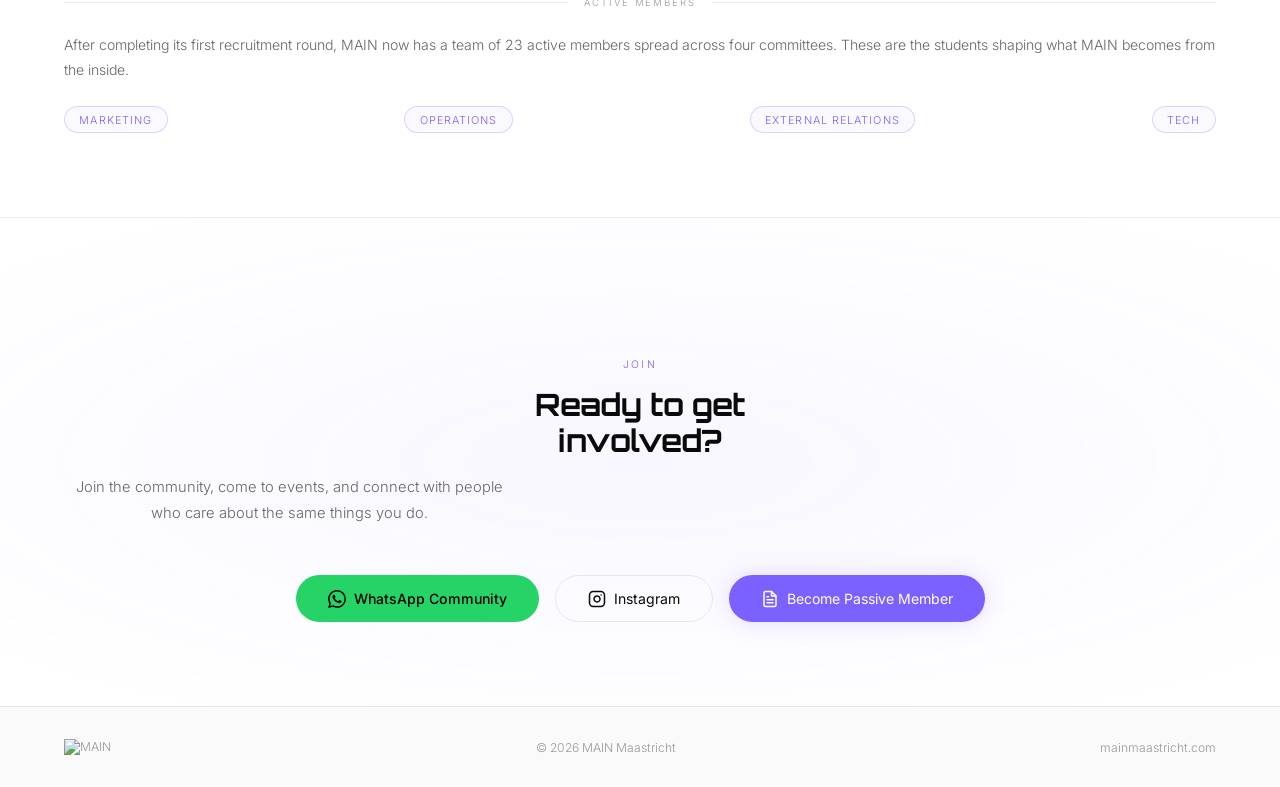
==== commit f8587e7f: "added scrolable event gallery, modified stats" ====
--- a/new_index_file.html
+++ b/new_index_file.html
@@ -107,7 +107,7 @@
         .ev-teaser a:hover{text-decoration:underline;}
 
         /* TEAM — File 1 */
-        #team { border-top: 1px solid var(--border); background: radial-gradient(ellipse 70% 60% at 50% 50%, rgba(123,97,255,0.05), transparent); }
+        #team{border-top:1px solid var(--border);padding:7rem 4rem;} #team h2{white-space:nowrap;font-size:clamp(1.5rem,2vw,2.2rem);}
         .team-grid{display:grid;grid-template-columns:repeat(4,1fr);gap:1.5rem 2rem;margin-top:1.5rem;margin-bottom:3.5rem;width:100%;}
         .tcard{text-align:center;transition:transform 0.3s;}
         .tcard:hover{transform:translateY(-5px);}
@@ -127,47 +127,17 @@
         .committees{display:flex;gap:0.6rem;flex-wrap:wrap;justify-content:space-between;width:100%;}
         .pill{font-size:0.68rem;letter-spacing:0.1em;text-transform:uppercase;padding:0.35rem 0.9rem;border-radius:100px;border:1px solid rgba(123,97,255,0.25);color:var(--purple);font-family:'Inter',sans-serif;background:rgba(123,97,255,0.04);}
 
-        /* JOIN & CONTACT */
-        #joinAndContact { border-top: 1px solid var(--border); background: radial-gradient(ellipse 70% 60% at 50% 50%, rgba(123,97,255,0.05), transparent); }
-        #joinAndContact h2 { text-align: center; margin-left: auto; margin-right: auto; }
-        #joinAndContact .s-sub { text-align: center; margin-bottom: 0; margin-left: auto; margin-right: auto; }
-        .jc-grid { display: flex; gap: 1.5rem; justify-content: center; flex-wrap: wrap; margin-top: 3rem; align-items: stretch; }
-        .jc-card { flex: 1 1 220px; max-width: 270px; min-width: 200px; display: flex; flex-direction: column; border: 1px solid var(--border); border-radius: 12px; background: #fff; overflow: hidden; transition: transform 0.3s, box-shadow 0.3s; }
-        .jc-card:hover { transform: translateY(-4px); box-shadow: 0 12px 32px rgba(123,97,255,0.1); }
-        .jc-card-head { padding: 1.75rem 1.75rem 1.1rem; border-bottom: 1px solid var(--border); }
-        .jc-card-tag { font-size: 0.62rem; letter-spacing: 0.18em; text-transform: uppercase; color: var(--purple); margin-bottom: 0.45rem; font-family: 'Inter', sans-serif; }
-        .jc-card-title { font-family: 'Orbitron', sans-serif; font-size: 0.82rem; font-weight: 700; color: var(--black); line-height: 1.25; }
-        .jc-card-body { padding: 1.4rem 1.75rem; flex: 1; }
-        .jc-card-body p { font-size: 0.83rem; color: var(--gray); line-height: 1.75; font-family: 'Inter', sans-serif; }
-        .jc-card-body ul { margin: 0.85rem 0 0 1.1rem; padding: 0; font-size: 0.8rem; color: var(--gray); line-height: 1.9; font-family: 'Inter', sans-serif; }
-        .jc-card-footer { padding: 1.1rem 1.75rem 1.75rem; display: flex; flex-direction: column; gap: 0.55rem; }
-        .jc-btn { display: flex; align-items: center; justify-content: center; padding: 0.6rem 1.1rem; border-radius: 100px; font-size: 0.8rem; text-decoration: none; font-family: 'Inter', sans-serif; transition: all 0.2s; text-align: center; }
-        .jc-btn-primary { background: var(--purple); color: #fff; box-shadow: 0 0 16px rgba(123,97,255,0.18); }
-        .jc-btn-primary:hover { background: var(--purple-light); transform: translateY(-1px); }
-        .jc-btn-ghost { background: transparent; color: var(--black); border: 1px solid var(--border); }
-        .jc-btn-ghost:hover { border-color: var(--purple); background: rgba(123,97,255,0.04); transform: translateY(-1px); }
-        .contact-wrap { margin-top: 4rem; padding-top: 4rem; border-top: 1px solid var(--border); max-width: 560px; margin-left: auto; margin-right: auto; text-align: left; }
-        .contact-wrap h3 { font-family: 'Orbitron', sans-serif; font-size: 1rem; font-weight: 700; color: var(--black); margin-bottom: 0.4rem; }
-        .contact-wrap .contact-sub { font-size: 0.85rem; color: var(--gray); line-height: 1.7; margin-bottom: 2rem; font-family: 'Inter', sans-serif; }
-        .contact-form { display: flex; flex-direction: column; gap: 1rem; }
-        .cf-row { display: grid; grid-template-columns: 1fr 1fr; gap: 1rem; }
-        .cf-field { display: flex; flex-direction: column; gap: 0.35rem; }
-        .cf-field label { font-size: 0.72rem; letter-spacing: 0.1em; text-transform: uppercase; color: var(--gray); font-family: 'Inter', sans-serif; }
-        .cf-field input, .cf-field textarea, .cf-field select { width: 100%; padding: 0.7rem 1rem; border: 1px solid var(--border); border-radius: 8px; font-size: 0.85rem; font-family: 'Inter', sans-serif; color: var(--black); background: #fff; outline: none; transition: border-color 0.2s, box-shadow 0.2s; resize: none; appearance: none; }
-        .cf-field input:focus, .cf-field textarea:focus, .cf-field select:focus { border-color: var(--purple); box-shadow: 0 0 0 3px rgba(123,97,255,0.1); }
-        .cf-field textarea { min-height: 110px; }
-        .cf-submit { background: var(--purple); color: #fff; border: none; padding: 0.75rem 2rem; border-radius: 100px; font-size: 0.88rem; font-family: 'Inter', sans-serif; cursor: pointer; transition: background 0.2s, transform 0.2s; align-self: flex-start; box-shadow: 0 0 20px rgba(123,97,255,0.18); }
-        .cf-submit:hover { background: var(--purple-light); transform: translateY(-1px); }
-        .cf-success { display: none; font-size: 0.85rem; color: var(--purple); font-family: 'Inter', sans-serif; margin-top: 0.5rem; }
-        @media (max-width: 700px) { .cf-row { grid-template-columns: 1fr; } .cf-submit { align-self: stretch; text-align: center; } }
-        .socials-wrap { margin-top: 4rem; padding-top: 4rem; border-top: 1px solid var(--border); max-width: 560px; margin-left: auto; margin-right: auto; text-align: left; position: relative; }
-        .socials-wrap::before { content: ''; position: absolute; top: 0; left: 50%; transform: translateX(-50%); width: 60px; height: 1px; background: var(--border); }
-        .socials-wrap h3 { font-family: 'Orbitron', sans-serif; font-size: 0.95rem; font-weight: 700; color: var(--black); margin-bottom: 0.3rem; }
-        .socials-wrap .socials-sub { font-size: 0.8rem; color: var(--gray); margin-bottom: 1.5rem; font-family: 'Inter', sans-serif; }
-        .socials-list { display: flex; gap: 1rem; justify-content: center; flex-wrap: wrap; }
-        .social-link { display: flex; align-items: center; justify-content: center; gap: 0.4rem; padding: 0.65rem 1.6rem; border: 1px solid var(--border); border-radius: 100px; text-decoration: none; font-size: 0.82rem; color: var(--black); font-family: 'Inter', sans-serif; transition: all 0.2s; }
-        .social-link:hover { border-color: var(--purple); background: rgba(123,97,255,0.04); transform: translateY(-2px); }
-        .social-link svg { width: 18px; height: 18px; }
+        /* JOIN — File 2 unchanged */
+        #join{border-top:1px solid var(--border);text-align:center;background:radial-gradient(ellipse 70% 60% at 50% 50%,rgba(123,97,255,0.05),transparent);}
+        #join h2,#join .s-sub{}
+        #join .s-sub{text-align:center;margin-bottom:3rem;}
+        .join-btns{display:flex;gap:1rem;justify-content:center;flex-wrap:wrap;}
+        .btn-wa{background:#25d366;color:#000;padding:0.85rem 2rem;border-radius:100px;font-size:0.88rem;text-decoration:none;font-weight:500;display:flex;align-items:center;gap:0.5rem;transition:opacity 0.2s,transform 0.2s;font-family:'Inter',sans-serif;}
+        .btn-wa:hover{opacity:0.88;transform:translateY(-2px);}
+        .btn-ig{background:transparent;color:var(--black);padding:0.85rem 2rem;border-radius:100px;font-size:0.88rem;text-decoration:none;font-weight:400;display:flex;align-items:center;gap:0.5rem;border:1px solid var(--border);transition:border-color 0.2s,transform 0.2s,background 0.2s;font-family:'Inter',sans-serif;}
+        .btn-ig:hover{border-color:var(--purple);background:rgba(123,97,255,0.04);transform:translateY(-2px);}
+        .btn-apply{background:var(--purple);color:#fff;padding:0.85rem 2rem;border-radius:100px;font-size:0.88rem;text-decoration:none;font-weight:400;display:flex;align-items:center;gap:0.5rem;box-shadow:0 0 24px rgba(123,97,255,0.2);transition:background 0.2s,transform 0.2s;font-family:'Inter',sans-serif;}
+        .btn-apply:hover{background:var(--purple-light);transform:translateY(-2px);}
 
         /* FOOTER — File 2 unchanged */
         footer{border-top:1px solid var(--border);padding:2rem 4rem;display:flex;justify-content:space-between;align-items:center;color:var(--gray-light);font-size:0.76rem;background:#fafafa;font-family:'Inter',sans-serif;}
@@ -218,10 +188,9 @@
         <a href="#what">What we do</a>
         <a href="#events">Events</a>
         <a href="#team">Team</a>
-        <a href="#joinAndContact">Join & Contact</a>
     </div>
     <div class="nav-right">
-        <a href="#joinAndContact" class="nav-cta">Connect</a>
+        <a href="#join" class="nav-cta">Connect</a>
         <a href="https://tally.so/r/68rNAe?utm_source=ig&utm_medium=social&utm_content=link_in_bio&fbclid=PAZXh0bgNhZW0CMTEAc3J0YwZhcHBfaWQMMjU2MjgxMDQwNTU4AAGnw_uHqAKVMPxE0WVYSXbmAWzOkmwdYm6o9sFSivX8DV3H677qOb2EKbenT-4_aem_z7sTtI1TGosHFUo3yZt-IA" class="nav-apply" target="_blank" rel="noopener">Apply</a>
         <button class="hamburger" id="hamburger" aria-label="Menu">
             <span></span><span></span><span></span>
@@ -233,7 +202,7 @@
     <a href="#what" onclick="closeMenu()">What we do</a>
     <a href="#events" onclick="closeMenu()">Events</a>
     <a href="#team" onclick="closeMenu()">Team</a>
-    <a href="#joinAndContact" class="nav-cta" onclick="closeMenu()">Connect</a>
+    <a href="#join" class="nav-cta" onclick="closeMenu()">Connect</a>
     <a href="https://tally.so/r/68rNAe?utm_source=ig&utm_medium=social&utm_content=link_in_bio&fbclid=PAZXh0bgNhZW0CMTEAc3J0YwZhcHBfaWQMMjU2MjgxMDQwNTU4AAGnw_uHqAKVMPxE0WVYSXbmAWzOkmwdYm6o9sFSivX8DV3H677qOb2EKbenT-4_aem_z7sTtI1TGosHFUo3yZt-IA" class="nav-cta" target="_blank" rel="noopener" onclick="closeMenu()">Apply</a>
 </div>
 
@@ -358,62 +327,25 @@
     </div>
 </section>
 
-<!-- JOIN & CONTACT -->
-<section id="joinAndContact">
-  <p class="s-label reveal">Join &amp; Contact</p>
-  <h2 class="reveal">Find your place<br>in MAIN.</h2>
-  <p class="s-sub reveal">Choose how you want to be part of the community.</p>
-  <div class="jc-grid reveal" id="jcGrid"></div>
-
-  <div class="socials-wrap reveal">
-    <h3>Follow Us</h3>
-    <p class="socials-sub">Stay connected — get the latest from MAIN</p>
-    <div class="socials-list">
-      <a href="https://www.instagram.com/main.maastricht/" class="social-link" target="_blank" rel="noopener" aria-label="Follow MAIN on Instagram">
-        <svg fill="currentColor" viewBox="0 0 24 24"><rect x="2" y="2" width="20" height="20" rx="5" ry="5" fill="none" stroke="currentColor" stroke-width="2"/><path d="M16 11.37A4 4 0 1 1 12.63 8 4 4 0 0 1 16 11.37z" fill="none" stroke="currentColor" stroke-width="2"/><line x1="17.5" y1="6.5" x2="17.51" y2="6.5" stroke="currentColor" stroke-width="2"/></svg>
-        Instagram
-      </a>
-      <a href="https://www.linkedin.com/company/maastricht-ai/" class="social-link" target="_blank" rel="noopener" aria-label="Follow MAIN on LinkedIn">
-        <svg fill="currentColor" viewBox="0 0 24 24"><path d="M20.447 20.452h-3.554v-5.569c0-1.328-.027-3.037-1.852-3.037-1.853 0-2.136 1.445-2.136 2.939v5.667H9.351V9h3.414v1.561h.046c.477-.9 1.637-1.85 3.37-1.85 3.601 0 4.267 2.37 4.267 5.455v6.286zM5.337 7.433c-1.144 0-2.063-.926-2.063-2.065 0-1.138.92-2.063 2.063-2.063 1.14 0 2.064.925 2.064 2.063 0 1.139-.925 2.065-2.064 2.065zm1.782 13.019H3.555V9h3.564v11.452zM22.225 0H1.771C.792 0 0 .774 0 1.729v20.542C0 23.227.792 24 1.771 24h20.451C23.2 24 24 23.227 24 22.271V1.729C24 .774 23.2 0 22.225 0z"/></svg>
-        LinkedIn
-      </a>
-    </div>
-  </div>
-
-  <div class="contact-wrap reveal">
-    <h3>Get in touch</h3>
-    <p class="contact-sub">Have a question, partnership idea, or just want to say hi? Send us a message and we'll get back to you.</p>
-    <form class="contact-form" id="contactForm" novalidate>
-      <div class="cf-row">
-        <div class="cf-field">
-          <label for="cf-name">Name</label>
-          <input type="text" id="cf-name" name="name" placeholder="Your name" required />
-        </div>
-        <div class="cf-field">
-          <label for="cf-email">Email</label>
-          <input type="email" id="cf-email" name="email" placeholder="your@email.com" required />
-        </div>
-      </div>
-      <div class="cf-field">
-        <label for="cf-topic">Topic</label>
-        <select id="cf-topic" name="topic">
-          <option value="">Select a topic…</option>
-          <option value="general">General question</option>
-          <option value="partnership">Partnership / Company</option>
-          <option value="membership">Membership</option>
-          <option value="press">Press / Media</option>
-          <option value="other">Other</option>
-        </select>
-      </div>
-      <div class="cf-field">
-        <label for="cf-message">Message</label>
-        <textarea id="cf-message" name="message" placeholder="What's on your mind?" required></textarea>
-      </div>
-      <button type="submit" class="cf-submit">Send message</button>
-      <p class="cf-success" id="cfSuccess">Thanks! We'll get back to you soon.</p>
-    </form>
-  </div>
-
+<!-- JOIN — File 2 unchanged -->
+<section id="join">
+    <p class="s-label reveal">Join</p>
+    <h2 class="reveal">Ready to get<br />involved?</h2>
+    <p class="s-sub reveal">Join the community, come to events, and connect with people who care about the same things you do.</p>
+    <div class="join-btns reveal">
+        <a href="https://chat.whatsapp.com/K6Es4IONAYrEkVpQLfkUw3" class="btn-wa" target="_blank">
+            <svg width="18" height="18" viewBox="0 0 24 24" fill="currentColor"><path d="M17.472 14.382c-.297-.149-1.758-.867-2.03-.967-.273-.099-.471-.148-.67.15-.197.297-.767.966-.94 1.164-.173.199-.347.223-.644.075-.297-.15-1.255-.463-2.39-1.475-.883-.788-1.48-1.761-1.653-2.059-.173-.297-.018-.458.13-.606.134-.133.298-.347.446-.52.149-.174.198-.298.298-.497.099-.198.05-.371-.025-.52-.075-.149-.669-1.612-.916-2.207-.242-.579-.487-.5-.669-.51-.173-.008-.371-.01-.57-.01-.198 0-.52.074-.792.372-.272.297-1.04 1.016-1.04 2.479 0 1.462 1.065 2.875 1.213 3.074.149.198 2.096 3.2 5.077 4.487.709.306 1.262.489 1.694.625.712.227 1.36.195 1.871.118.571-.085 1.758-.719 2.006-1.413.248-.694.248-1.289.173-1.413-.074-.124-.272-.198-.57-.347m-5.421 7.403h-.004a9.87 9.87 0 01-5.031-1.378l-.361-.214-3.741.982.998-3.648-.235-.374a9.86 9.86 0 01-1.51-5.26c.001-5.45 4.436-9.884 9.888-9.884 2.64 0 5.122 1.03 6.988 2.898a9.825 9.825 0 012.893 6.994c-.003 5.45-4.437 9.884-9.885 9.884m8.413-18.297A11.815 11.815 0 0012.05 0C5.495 0 .16 5.335.157 11.892c0 2.096.547 4.142 1.588 5.945L.057 24l6.305-1.654a11.882 11.882 0 005.683 1.448h.005c6.554 0 11.89-5.335 11.893-11.893a11.821 11.821 0 00-3.48-8.413z"/></svg>
+            WhatsApp Community
+        </a>
+        <a href="https://www.instagram.com/main.maastricht/?hl=en" class="btn-ig" target="_blank">
+            <svg width="18" height="18" viewBox="0 0 24 24" fill="none" stroke="currentColor" stroke-width="2" stroke-linecap="round" stroke-linejoin="round"><rect x="2" y="2" width="20" height="20" rx="5" ry="5"/><path d="M16 11.37A4 4 0 1 1 12.63 8 4 4 0 0 1 16 11.37z"/><line x1="17.5" y1="6.5" x2="17.51" y2="6.5"/></svg>
+            Instagram
+        </a>
+        <a href="https://forms.office.com/pages/responsepage.aspx?id=DQSIkWdsW0yxEjajBLZtrQAAAAAAAAAAAANAAXBOZiRUNDA3REZaRTJNM0RRTVBUWUMwN1hBTjlNMS4u&utm_source=ig&utm_medium=social&utm_content=link_in_bio&fbclid=PAZXh0bgNhZW0CMTEAc3J0YwZhcHBfaWQMMjU2MjgxMDQwNTU4AAGnErYpOanM1RWUnKwk-SunzYqMNqrr2kEL7DU62p9qg1LWQjmzVRQKdb_EXNo_aem_FZL7GngWaL0TPlByzgQQZA&route=shorturl" class="btn-apply" target="_blank" rel="noopener">
+            <svg width="18" height="18" viewBox="0 0 24 24" fill="none" stroke="currentColor" stroke-width="2" stroke-linecap="round" stroke-linejoin="round"><path d="M14 2H6a2 2 0 0 0-2 2v16a2 2 0 0 0 2 2h12a2 2 0 0 0 2-2V8z"/><polyline points="14 2 14 8 20 8"/><line x1="16" y1="13" x2="8" y2="13"/><line x1="16" y1="17" x2="8" y2="17"/><polyline points="10 9 9 9 8 9"/></svg>
+            Become Passive Member
+        </a>
+    </div>
 </section>
 
 <!-- FOOTER — File 2 unchanged -->
@@ -494,97 +426,6 @@
             }, 300);
         }, 2200);
     })();
-
-    // ─── JOIN & CONTACT CARDS ───────────────────────────────────────────────────
-    // To show/hide a card, set its 'visible' value to true or false.
-    // The layout adjusts automatically based on how many cards are visible.
-    const JOIN_CARDS = [
-      {
-        id: 'community',
-        visible: true,
-        tag: 'Free',
-        heading: 'Community Member',
-        body: 'Join our WhatsApp community and stay in the loop — events, opportunities, and updates from MAIN.',
-        perks: ['Access to WhatsApp group', 'Event announcements', 'No commitment required'],
-        buttons: [
-          { label: 'Join WhatsApp', href: 'https://chat.whatsapp.com/K6Es4IONAYrEkVpQLfkUw3', style: 'primary', target: '_blank' }
-        ]
-      },
-      {
-        id: 'passive',
-        visible: true,
-        tag: 'Member',
-        heading: 'Passive Member',
-        body: 'Officially part of MAIN. Get access to exclusive events and be listed as a registered member.',
-        perks: ['Official membership', 'Exclusive event access', 'MAIN member certificate'],
-        buttons: [
-          { label: 'Become Passive Member', href: 'https://forms.office.com/pages/responsepage.aspx?id=DQSIkWdsW0yxEjajBLZtrQAAAAAAAAAAAANAAXBOZiRUNDA3REZaRTJNM0RRTVBUWUMwN1hBTjlNMS4u&route=shorturl', style: 'primary', target: '_blank' }
-        ]
-      },
-      {
-        id: 'company',
-        visible: true,
-        tag: 'Partner',
-        heading: 'Company Projects',
-        body: 'Bring a real challenge to our community. Students build creative solutions — sometimes products that actually ship.',
-        perks: ['Present a challenge', 'Access to student talent', 'Networking with UM students'],
-        buttons: [
-          { label: 'Get in Touch', href: 'mailto:info@mainmaastricht.com', style: 'primary', target: '_self' }
-        ]
-      },
-      {
-        id: 'active',
-        visible: true,
-        tag: 'Core Team',
-        heading: 'Active Member',
-        body: 'Shape the direction of MAIN. Help organise events, build partnerships, and grow the community.',
-        perks: ['Core team access', 'Co-organise events', 'Lead initiatives'],
-        buttons: [
-          { label: 'Apply Now', href: 'https://tally.so/r/68rNAe', style: 'primary', target: '_blank' },
-          { label: 'Follow for Updates', href: 'https://www.instagram.com/main.maastricht/', style: 'ghost', target: '_blank' }
-        ]
-      }
-    ];
-
-    function renderJoinCards() {
-      const grid = document.getElementById('jcGrid');
-      if (!grid) return;
-      grid.innerHTML = '';
-      JOIN_CARDS.filter(c => c.visible).forEach(card => {
-        const perksHtml = card.perks.map(p => `<li>${p}</li>`).join('');
-        const btnsHtml = card.buttons.map(b =>
-          `<a href="${b.href}" class="jc-btn jc-btn-${b.style}" target="${b.target}" rel="noopener">${b.label}</a>`
-        ).join('');
-        const el = document.createElement('div');
-        el.className = 'jc-card';
-        el.innerHTML = `
-          <div class="jc-card-head">
-            <p class="jc-card-tag">${card.tag}</p>
-            <h3 class="jc-card-title">${card.heading}</h3>
-          </div>
-          <div class="jc-card-body">
-            <p>${card.body}</p>
-            <ul>${perksHtml}</ul>
-          </div>
-          <div class="jc-card-footer">${btnsHtml}</div>`;
-        grid.appendChild(el);
-      });
-    }
-
-    renderJoinCards();
-
-    // CONTACT FORM — submit handler
-    document.getElementById('contactForm').addEventListener('submit', function(e) {
-      e.preventDefault();
-      const name    = document.getElementById('cf-name').value.trim();
-      const email   = document.getElementById('cf-email').value.trim();
-      const message = document.getElementById('cf-message').value.trim();
-      if (!name || !email || !message) return;
-      // Replace the mailto href below with your backend endpoint or form service (e.g. Formspree)
-      window.location.href = `mailto:info@mainmaastricht.com?subject=Website contact from ${encodeURIComponent(name)}&body=${encodeURIComponent(message)}%0A%0AFrom: ${encodeURIComponent(email)}`;
-      document.getElementById('cfSuccess').style.display = 'block';
-      this.reset();
-    });
 </script>
 </body>
 </html>
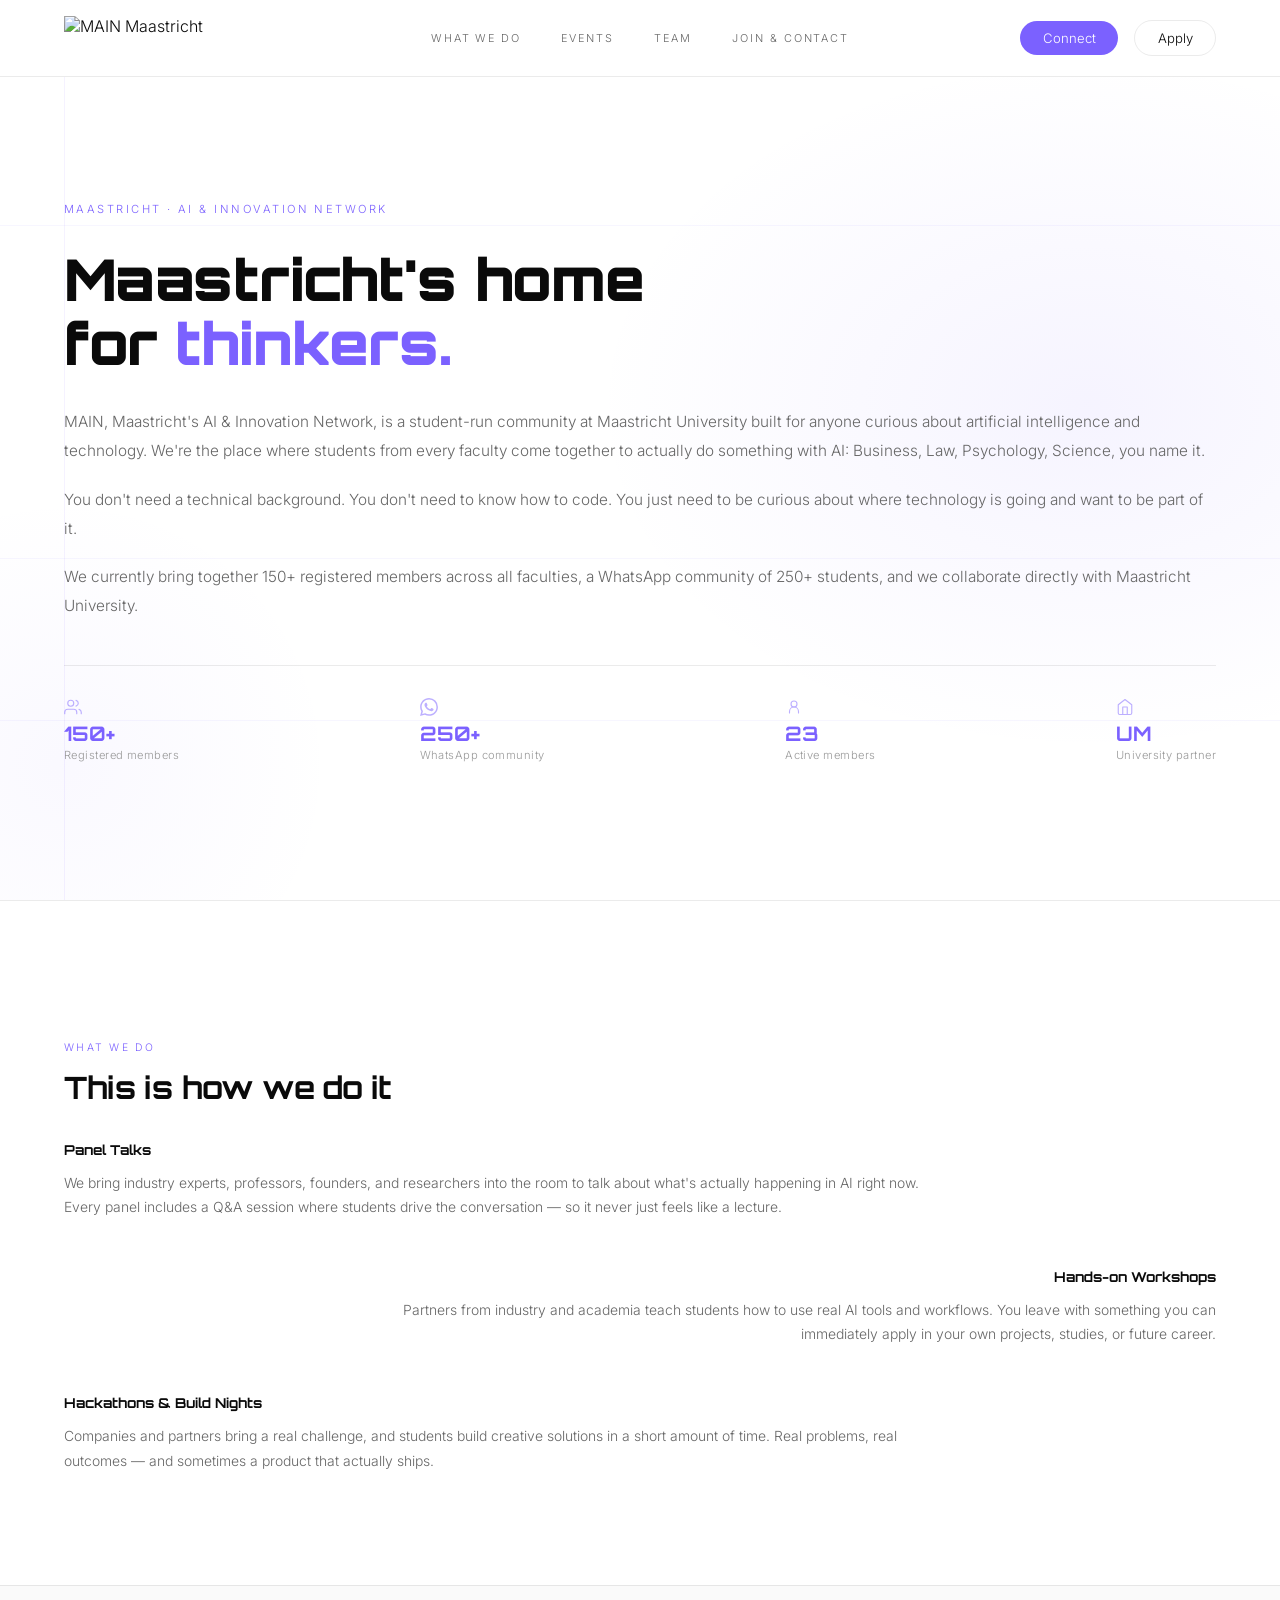
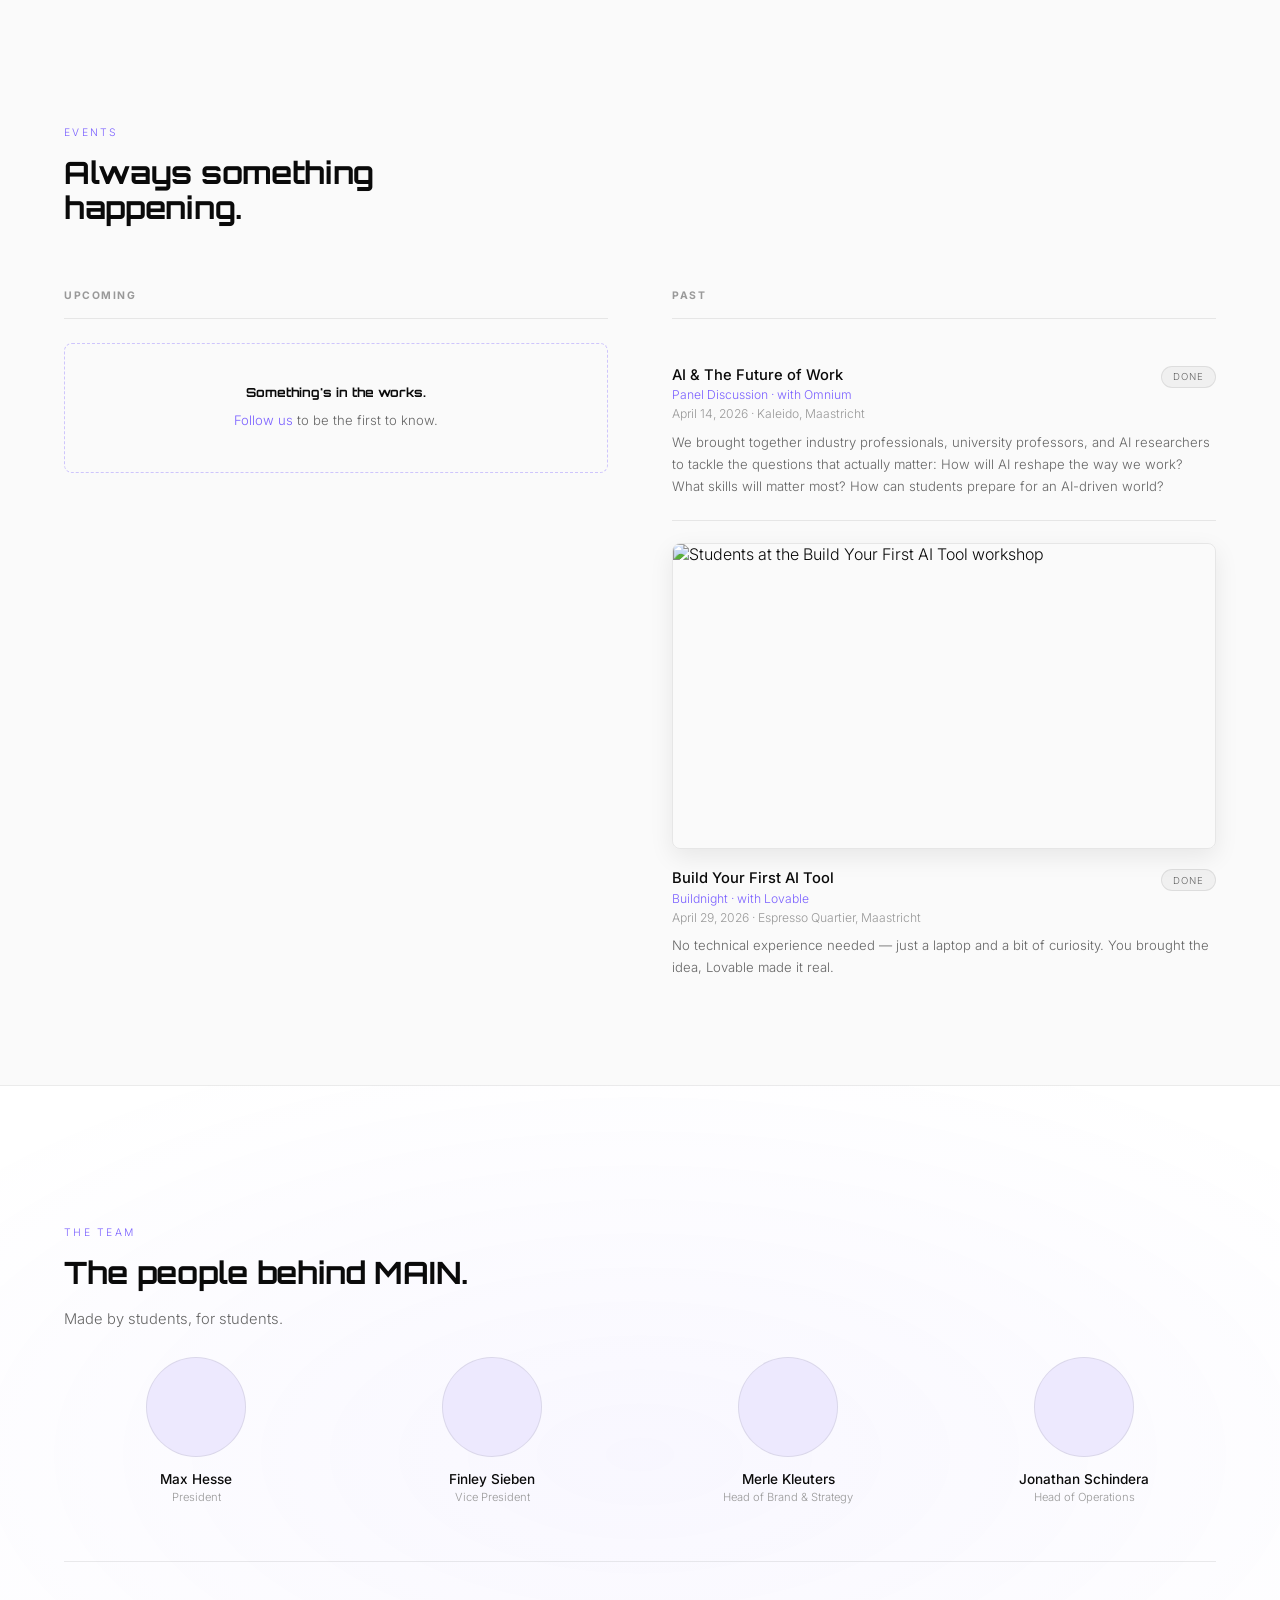
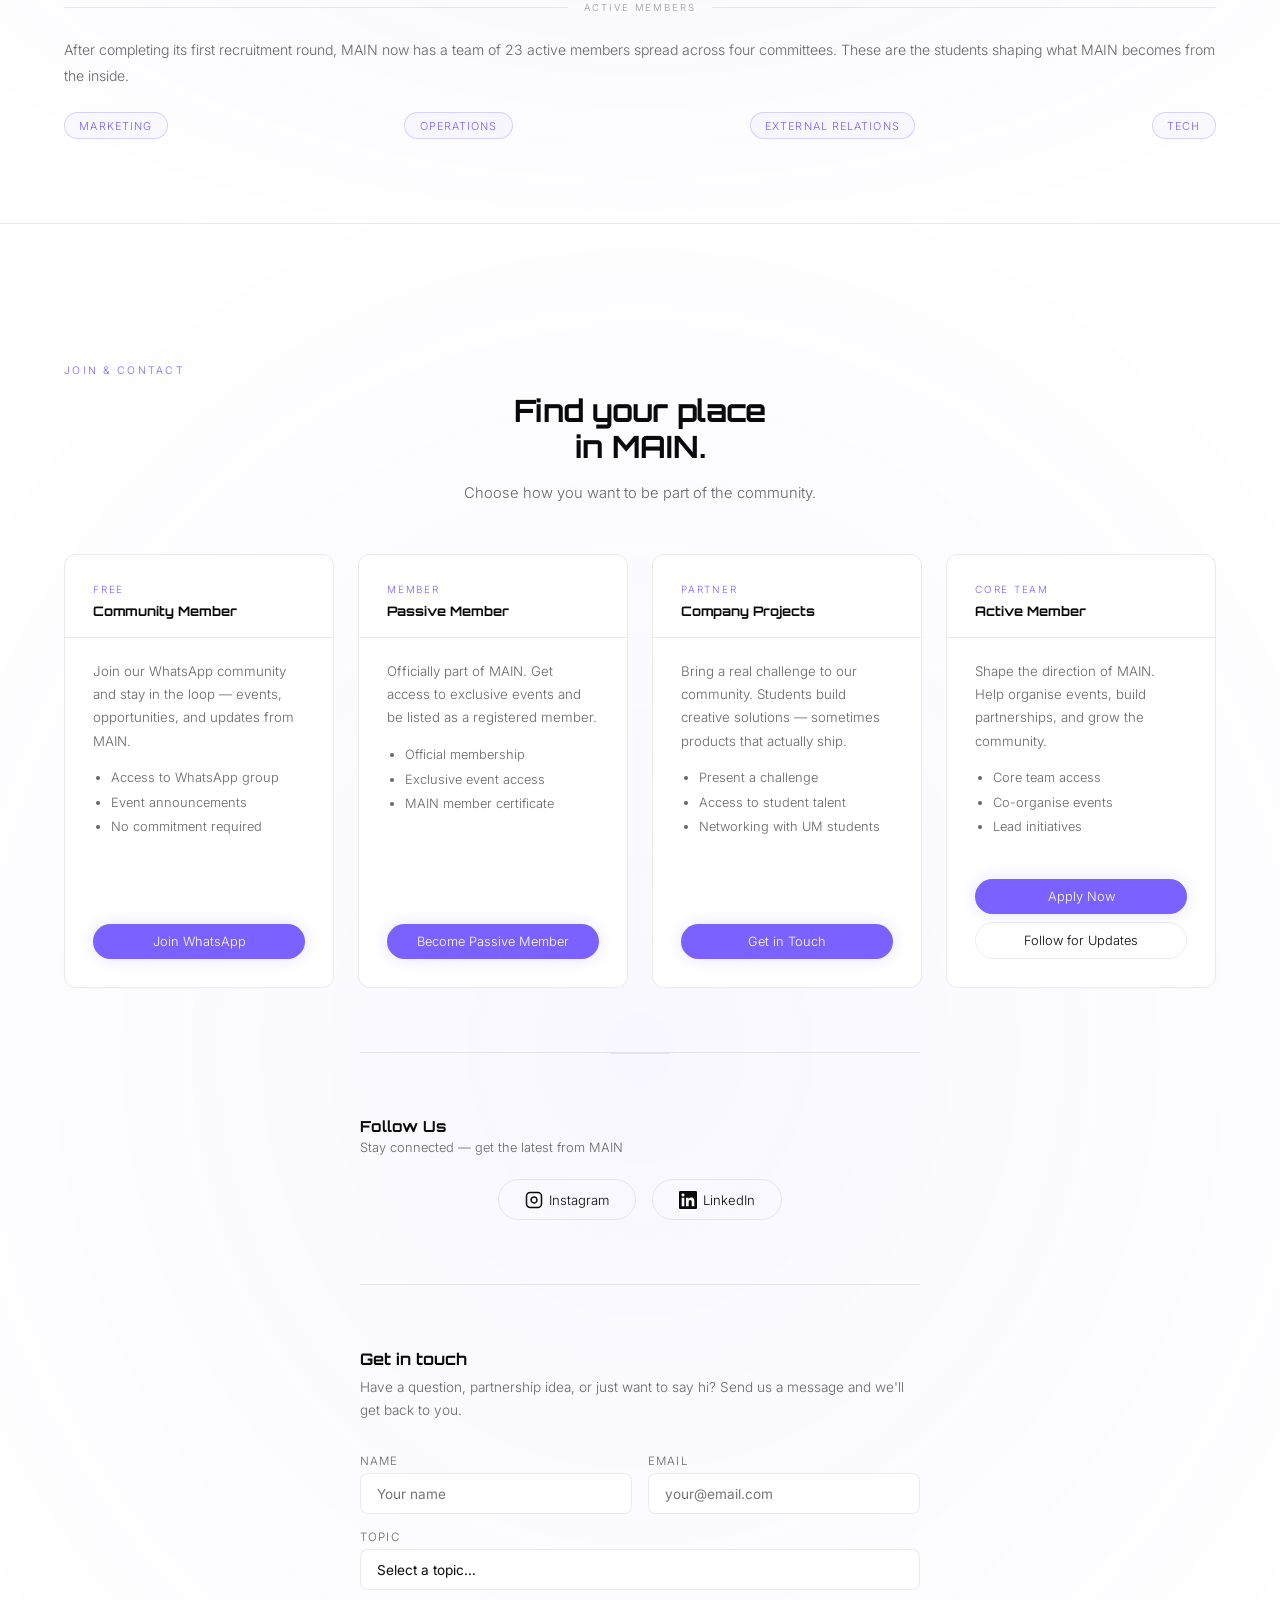
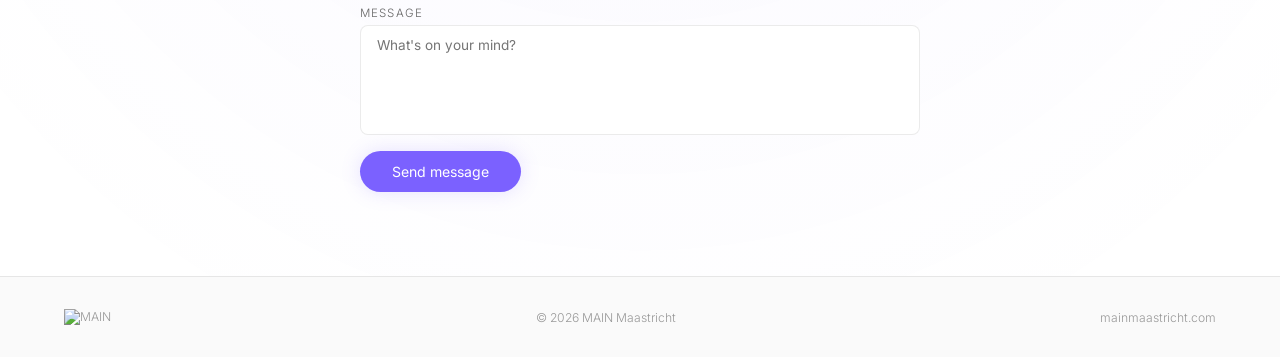
==== commit dd6efb6c: "added contact from old file" ====
--- a/new_index_file.html
+++ b/new_index_file.html
@@ -107,7 +107,7 @@
         .ev-teaser a:hover{text-decoration:underline;}
 
         /* TEAM — File 1 */
-        #team{border-top:1px solid var(--border);padding:7rem 4rem;} #team h2{white-space:nowrap;font-size:clamp(1.5rem,2vw,2.2rem);}
+        #team { border-top: 1px solid var(--border); background: radial-gradient(ellipse 70% 60% at 50% 50%, rgba(123,97,255,0.05), transparent); }
         .team-grid{display:grid;grid-template-columns:repeat(4,1fr);gap:1.5rem 2rem;margin-top:1.5rem;margin-bottom:3.5rem;width:100%;}
         .tcard{text-align:center;transition:transform 0.3s;}
         .tcard:hover{transform:translateY(-5px);}
@@ -127,17 +127,47 @@
         .committees{display:flex;gap:0.6rem;flex-wrap:wrap;justify-content:space-between;width:100%;}
         .pill{font-size:0.68rem;letter-spacing:0.1em;text-transform:uppercase;padding:0.35rem 0.9rem;border-radius:100px;border:1px solid rgba(123,97,255,0.25);color:var(--purple);font-family:'Inter',sans-serif;background:rgba(123,97,255,0.04);}
 
-        /* JOIN — File 2 unchanged */
-        #join{border-top:1px solid var(--border);text-align:center;background:radial-gradient(ellipse 70% 60% at 50% 50%,rgba(123,97,255,0.05),transparent);}
-        #join h2,#join .s-sub{}
-        #join .s-sub{text-align:center;margin-bottom:3rem;}
-        .join-btns{display:flex;gap:1rem;justify-content:center;flex-wrap:wrap;}
-        .btn-wa{background:#25d366;color:#000;padding:0.85rem 2rem;border-radius:100px;font-size:0.88rem;text-decoration:none;font-weight:500;display:flex;align-items:center;gap:0.5rem;transition:opacity 0.2s,transform 0.2s;font-family:'Inter',sans-serif;}
-        .btn-wa:hover{opacity:0.88;transform:translateY(-2px);}
-        .btn-ig{background:transparent;color:var(--black);padding:0.85rem 2rem;border-radius:100px;font-size:0.88rem;text-decoration:none;font-weight:400;display:flex;align-items:center;gap:0.5rem;border:1px solid var(--border);transition:border-color 0.2s,transform 0.2s,background 0.2s;font-family:'Inter',sans-serif;}
-        .btn-ig:hover{border-color:var(--purple);background:rgba(123,97,255,0.04);transform:translateY(-2px);}
-        .btn-apply{background:var(--purple);color:#fff;padding:0.85rem 2rem;border-radius:100px;font-size:0.88rem;text-decoration:none;font-weight:400;display:flex;align-items:center;gap:0.5rem;box-shadow:0 0 24px rgba(123,97,255,0.2);transition:background 0.2s,transform 0.2s;font-family:'Inter',sans-serif;}
-        .btn-apply:hover{background:var(--purple-light);transform:translateY(-2px);}
+        /* JOIN & CONTACT */
+        #joinAndContact { border-top: 1px solid var(--border); background: radial-gradient(ellipse 70% 60% at 50% 50%, rgba(123,97,255,0.05), transparent); }
+        #joinAndContact h2 { text-align: center; margin-left: auto; margin-right: auto; }
+        #joinAndContact .s-sub { text-align: center; margin-bottom: 0; margin-left: auto; margin-right: auto; }
+        .jc-grid { display: flex; gap: 1.5rem; justify-content: center; flex-wrap: wrap; margin-top: 3rem; align-items: stretch; }
+        .jc-card { flex: 1 1 220px; max-width: 270px; min-width: 200px; display: flex; flex-direction: column; border: 1px solid var(--border); border-radius: 12px; background: #fff; overflow: hidden; transition: transform 0.3s, box-shadow 0.3s; }
+        .jc-card:hover { transform: translateY(-4px); box-shadow: 0 12px 32px rgba(123,97,255,0.1); }
+        .jc-card-head { padding: 1.75rem 1.75rem 1.1rem; border-bottom: 1px solid var(--border); }
+        .jc-card-tag { font-size: 0.62rem; letter-spacing: 0.18em; text-transform: uppercase; color: var(--purple); margin-bottom: 0.45rem; font-family: 'Inter', sans-serif; }
+        .jc-card-title { font-family: 'Orbitron', sans-serif; font-size: 0.82rem; font-weight: 700; color: var(--black); line-height: 1.25; }
+        .jc-card-body { padding: 1.4rem 1.75rem; flex: 1; }
+        .jc-card-body p { font-size: 0.83rem; color: var(--gray); line-height: 1.75; font-family: 'Inter', sans-serif; }
+        .jc-card-body ul { margin: 0.85rem 0 0 1.1rem; padding: 0; font-size: 0.8rem; color: var(--gray); line-height: 1.9; font-family: 'Inter', sans-serif; }
+        .jc-card-footer { padding: 1.1rem 1.75rem 1.75rem; display: flex; flex-direction: column; gap: 0.55rem; }
+        .jc-btn { display: flex; align-items: center; justify-content: center; padding: 0.6rem 1.1rem; border-radius: 100px; font-size: 0.8rem; text-decoration: none; font-family: 'Inter', sans-serif; transition: all 0.2s; text-align: center; }
+        .jc-btn-primary { background: var(--purple); color: #fff; box-shadow: 0 0 16px rgba(123,97,255,0.18); }
+        .jc-btn-primary:hover { background: var(--purple-light); transform: translateY(-1px); }
+        .jc-btn-ghost { background: transparent; color: var(--black); border: 1px solid var(--border); }
+        .jc-btn-ghost:hover { border-color: var(--purple); background: rgba(123,97,255,0.04); transform: translateY(-1px); }
+        .contact-wrap { margin-top: 4rem; padding-top: 4rem; border-top: 1px solid var(--border); max-width: 560px; margin-left: auto; margin-right: auto; text-align: left; }
+        .contact-wrap h3 { font-family: 'Orbitron', sans-serif; font-size: 1rem; font-weight: 700; color: var(--black); margin-bottom: 0.4rem; }
+        .contact-wrap .contact-sub { font-size: 0.85rem; color: var(--gray); line-height: 1.7; margin-bottom: 2rem; font-family: 'Inter', sans-serif; }
+        .contact-form { display: flex; flex-direction: column; gap: 1rem; }
+        .cf-row { display: grid; grid-template-columns: 1fr 1fr; gap: 1rem; }
+        .cf-field { display: flex; flex-direction: column; gap: 0.35rem; }
+        .cf-field label { font-size: 0.72rem; letter-spacing: 0.1em; text-transform: uppercase; color: var(--gray); font-family: 'Inter', sans-serif; }
+        .cf-field input, .cf-field textarea, .cf-field select { width: 100%; padding: 0.7rem 1rem; border: 1px solid var(--border); border-radius: 8px; font-size: 0.85rem; font-family: 'Inter', sans-serif; color: var(--black); background: #fff; outline: none; transition: border-color 0.2s, box-shadow 0.2s; resize: none; appearance: none; }
+        .cf-field input:focus, .cf-field textarea:focus, .cf-field select:focus { border-color: var(--purple); box-shadow: 0 0 0 3px rgba(123,97,255,0.1); }
+        .cf-field textarea { min-height: 110px; }
+        .cf-submit { background: var(--purple); color: #fff; border: none; padding: 0.75rem 2rem; border-radius: 100px; font-size: 0.88rem; font-family: 'Inter', sans-serif; cursor: pointer; transition: background 0.2s, transform 0.2s; align-self: flex-start; box-shadow: 0 0 20px rgba(123,97,255,0.18); }
+        .cf-submit:hover { background: var(--purple-light); transform: translateY(-1px); }
+        .cf-success { display: none; font-size: 0.85rem; color: var(--purple); font-family: 'Inter', sans-serif; margin-top: 0.5rem; }
+        @media (max-width: 700px) { .cf-row { grid-template-columns: 1fr; } .cf-submit { align-self: stretch; text-align: center; } }
+        .socials-wrap { margin-top: 4rem; padding-top: 4rem; border-top: 1px solid var(--border); max-width: 560px; margin-left: auto; margin-right: auto; text-align: left; position: relative; }
+        .socials-wrap::before { content: ''; position: absolute; top: 0; left: 50%; transform: translateX(-50%); width: 60px; height: 1px; background: var(--border); }
+        .socials-wrap h3 { font-family: 'Orbitron', sans-serif; font-size: 0.95rem; font-weight: 700; color: var(--black); margin-bottom: 0.3rem; }
+        .socials-wrap .socials-sub { font-size: 0.8rem; color: var(--gray); margin-bottom: 1.5rem; font-family: 'Inter', sans-serif; }
+        .socials-list { display: flex; gap: 1rem; justify-content: center; flex-wrap: wrap; }
+        .social-link { display: flex; align-items: center; justify-content: center; gap: 0.4rem; padding: 0.65rem 1.6rem; border: 1px solid var(--border); border-radius: 100px; text-decoration: none; font-size: 0.82rem; color: var(--black); font-family: 'Inter', sans-serif; transition: all 0.2s; }
+        .social-link:hover { border-color: var(--purple); background: rgba(123,97,255,0.04); transform: translateY(-2px); }
+        .social-link svg { width: 18px; height: 18px; }
 
         /* FOOTER — File 2 unchanged */
         footer{border-top:1px solid var(--border);padding:2rem 4rem;display:flex;justify-content:space-between;align-items:center;color:var(--gray-light);font-size:0.76rem;background:#fafafa;font-family:'Inter',sans-serif;}
@@ -188,9 +218,10 @@
         <a href="#what">What we do</a>
         <a href="#events">Events</a>
         <a href="#team">Team</a>
+        <a href="#joinAndContact">Join & Contact</a>
     </div>
     <div class="nav-right">
-        <a href="#join" class="nav-cta">Connect</a>
+        <a href="#joinAndContact" class="nav-cta">Connect</a>
         <a href="https://tally.so/r/68rNAe?utm_source=ig&utm_medium=social&utm_content=link_in_bio&fbclid=PAZXh0bgNhZW0CMTEAc3J0YwZhcHBfaWQMMjU2MjgxMDQwNTU4AAGnw_uHqAKVMPxE0WVYSXbmAWzOkmwdYm6o9sFSivX8DV3H677qOb2EKbenT-4_aem_z7sTtI1TGosHFUo3yZt-IA" class="nav-apply" target="_blank" rel="noopener">Apply</a>
         <button class="hamburger" id="hamburger" aria-label="Menu">
             <span></span><span></span><span></span>
@@ -202,7 +233,7 @@
     <a href="#what" onclick="closeMenu()">What we do</a>
     <a href="#events" onclick="closeMenu()">Events</a>
     <a href="#team" onclick="closeMenu()">Team</a>
-    <a href="#join" class="nav-cta" onclick="closeMenu()">Connect</a>
+    <a href="#joinAndContact" class="nav-cta" onclick="closeMenu()">Connect</a>
     <a href="https://tally.so/r/68rNAe?utm_source=ig&utm_medium=social&utm_content=link_in_bio&fbclid=PAZXh0bgNhZW0CMTEAc3J0YwZhcHBfaWQMMjU2MjgxMDQwNTU4AAGnw_uHqAKVMPxE0WVYSXbmAWzOkmwdYm6o9sFSivX8DV3H677qOb2EKbenT-4_aem_z7sTtI1TGosHFUo3yZt-IA" class="nav-cta" target="_blank" rel="noopener" onclick="closeMenu()">Apply</a>
 </div>
 
@@ -327,25 +358,62 @@
     </div>
 </section>
 
-<!-- JOIN — File 2 unchanged -->
-<section id="join">
-    <p class="s-label reveal">Join</p>
-    <h2 class="reveal">Ready to get<br />involved?</h2>
-    <p class="s-sub reveal">Join the community, come to events, and connect with people who care about the same things you do.</p>
-    <div class="join-btns reveal">
-        <a href="https://chat.whatsapp.com/K6Es4IONAYrEkVpQLfkUw3" class="btn-wa" target="_blank">
-            <svg width="18" height="18" viewBox="0 0 24 24" fill="currentColor"><path d="M17.472 14.382c-.297-.149-1.758-.867-2.03-.967-.273-.099-.471-.148-.67.15-.197.297-.767.966-.94 1.164-.173.199-.347.223-.644.075-.297-.15-1.255-.463-2.39-1.475-.883-.788-1.48-1.761-1.653-2.059-.173-.297-.018-.458.13-.606.134-.133.298-.347.446-.52.149-.174.198-.298.298-.497.099-.198.05-.371-.025-.52-.075-.149-.669-1.612-.916-2.207-.242-.579-.487-.5-.669-.51-.173-.008-.371-.01-.57-.01-.198 0-.52.074-.792.372-.272.297-1.04 1.016-1.04 2.479 0 1.462 1.065 2.875 1.213 3.074.149.198 2.096 3.2 5.077 4.487.709.306 1.262.489 1.694.625.712.227 1.36.195 1.871.118.571-.085 1.758-.719 2.006-1.413.248-.694.248-1.289.173-1.413-.074-.124-.272-.198-.57-.347m-5.421 7.403h-.004a9.87 9.87 0 01-5.031-1.378l-.361-.214-3.741.982.998-3.648-.235-.374a9.86 9.86 0 01-1.51-5.26c.001-5.45 4.436-9.884 9.888-9.884 2.64 0 5.122 1.03 6.988 2.898a9.825 9.825 0 012.893 6.994c-.003 5.45-4.437 9.884-9.885 9.884m8.413-18.297A11.815 11.815 0 0012.05 0C5.495 0 .16 5.335.157 11.892c0 2.096.547 4.142 1.588 5.945L.057 24l6.305-1.654a11.882 11.882 0 005.683 1.448h.005c6.554 0 11.89-5.335 11.893-11.893a11.821 11.821 0 00-3.48-8.413z"/></svg>
-            WhatsApp Community
-        </a>
-        <a href="https://www.instagram.com/main.maastricht/?hl=en" class="btn-ig" target="_blank">
-            <svg width="18" height="18" viewBox="0 0 24 24" fill="none" stroke="currentColor" stroke-width="2" stroke-linecap="round" stroke-linejoin="round"><rect x="2" y="2" width="20" height="20" rx="5" ry="5"/><path d="M16 11.37A4 4 0 1 1 12.63 8 4 4 0 0 1 16 11.37z"/><line x1="17.5" y1="6.5" x2="17.51" y2="6.5"/></svg>
-            Instagram
-        </a>
-        <a href="https://forms.office.com/pages/responsepage.aspx?id=DQSIkWdsW0yxEjajBLZtrQAAAAAAAAAAAANAAXBOZiRUNDA3REZaRTJNM0RRTVBUWUMwN1hBTjlNMS4u&utm_source=ig&utm_medium=social&utm_content=link_in_bio&fbclid=PAZXh0bgNhZW0CMTEAc3J0YwZhcHBfaWQMMjU2MjgxMDQwNTU4AAGnErYpOanM1RWUnKwk-SunzYqMNqrr2kEL7DU62p9qg1LWQjmzVRQKdb_EXNo_aem_FZL7GngWaL0TPlByzgQQZA&route=shorturl" class="btn-apply" target="_blank" rel="noopener">
-            <svg width="18" height="18" viewBox="0 0 24 24" fill="none" stroke="currentColor" stroke-width="2" stroke-linecap="round" stroke-linejoin="round"><path d="M14 2H6a2 2 0 0 0-2 2v16a2 2 0 0 0 2 2h12a2 2 0 0 0 2-2V8z"/><polyline points="14 2 14 8 20 8"/><line x1="16" y1="13" x2="8" y2="13"/><line x1="16" y1="17" x2="8" y2="17"/><polyline points="10 9 9 9 8 9"/></svg>
-            Become Passive Member
-        </a>
-    </div>
+<!-- JOIN & CONTACT -->
+<section id="joinAndContact">
+  <p class="s-label reveal">Join &amp; Contact</p>
+  <h2 class="reveal">Find your place<br>in MAIN.</h2>
+  <p class="s-sub reveal">Choose how you want to be part of the community.</p>
+  <div class="jc-grid reveal" id="jcGrid"></div>
+
+  <div class="socials-wrap reveal">
+    <h3>Follow Us</h3>
+    <p class="socials-sub">Stay connected — get the latest from MAIN</p>
+    <div class="socials-list">
+      <a href="https://www.instagram.com/main.maastricht/" class="social-link" target="_blank" rel="noopener" aria-label="Follow MAIN on Instagram">
+        <svg fill="currentColor" viewBox="0 0 24 24"><rect x="2" y="2" width="20" height="20" rx="5" ry="5" fill="none" stroke="currentColor" stroke-width="2"/><path d="M16 11.37A4 4 0 1 1 12.63 8 4 4 0 0 1 16 11.37z" fill="none" stroke="currentColor" stroke-width="2"/><line x1="17.5" y1="6.5" x2="17.51" y2="6.5" stroke="currentColor" stroke-width="2"/></svg>
+        Instagram
+      </a>
+      <a href="https://www.linkedin.com/company/maastricht-ai/" class="social-link" target="_blank" rel="noopener" aria-label="Follow MAIN on LinkedIn">
+        <svg fill="currentColor" viewBox="0 0 24 24"><path d="M20.447 20.452h-3.554v-5.569c0-1.328-.027-3.037-1.852-3.037-1.853 0-2.136 1.445-2.136 2.939v5.667H9.351V9h3.414v1.561h.046c.477-.9 1.637-1.85 3.37-1.85 3.601 0 4.267 2.37 4.267 5.455v6.286zM5.337 7.433c-1.144 0-2.063-.926-2.063-2.065 0-1.138.92-2.063 2.063-2.063 1.14 0 2.064.925 2.064 2.063 0 1.139-.925 2.065-2.064 2.065zm1.782 13.019H3.555V9h3.564v11.452zM22.225 0H1.771C.792 0 0 .774 0 1.729v20.542C0 23.227.792 24 1.771 24h20.451C23.2 24 24 23.227 24 22.271V1.729C24 .774 23.2 0 22.225 0z"/></svg>
+        LinkedIn
+      </a>
+    </div>
+  </div>
+
+  <div class="contact-wrap reveal">
+    <h3>Get in touch</h3>
+    <p class="contact-sub">Have a question, partnership idea, or just want to say hi? Send us a message and we'll get back to you.</p>
+    <form class="contact-form" id="contactForm" novalidate>
+      <div class="cf-row">
+        <div class="cf-field">
+          <label for="cf-name">Name</label>
+          <input type="text" id="cf-name" name="name" placeholder="Your name" required />
+        </div>
+        <div class="cf-field">
+          <label for="cf-email">Email</label>
+          <input type="email" id="cf-email" name="email" placeholder="your@email.com" required />
+        </div>
+      </div>
+      <div class="cf-field">
+        <label for="cf-topic">Topic</label>
+        <select id="cf-topic" name="topic">
+          <option value="">Select a topic…</option>
+          <option value="general">General question</option>
+          <option value="partnership">Partnership / Company</option>
+          <option value="membership">Membership</option>
+          <option value="press">Press / Media</option>
+          <option value="other">Other</option>
+        </select>
+      </div>
+      <div class="cf-field">
+        <label for="cf-message">Message</label>
+        <textarea id="cf-message" name="message" placeholder="What's on your mind?" required></textarea>
+      </div>
+      <button type="submit" class="cf-submit">Send message</button>
+      <p class="cf-success" id="cfSuccess">Thanks! We'll get back to you soon.</p>
+    </form>
+  </div>
+
 </section>
 
 <!-- FOOTER — File 2 unchanged -->
@@ -426,6 +494,97 @@
             }, 300);
         }, 2200);
     })();
+
+    // ─── JOIN & CONTACT CARDS ───────────────────────────────────────────────────
+    // To show/hide a card, set its 'visible' value to true or false.
+    // The layout adjusts automatically based on how many cards are visible.
+    const JOIN_CARDS = [
+      {
+        id: 'community',
+        visible: true,
+        tag: 'Free',
+        heading: 'Community Member',
+        body: 'Join our WhatsApp community and stay in the loop — events, opportunities, and updates from MAIN.',
+        perks: ['Access to WhatsApp group', 'Event announcements', 'No commitment required'],
+        buttons: [
+          { label: 'Join WhatsApp', href: 'https://chat.whatsapp.com/K6Es4IONAYrEkVpQLfkUw3', style: 'primary', target: '_blank' }
+        ]
+      },
+      {
+        id: 'passive',
+        visible: true,
+        tag: 'Member',
+        heading: 'Passive Member',
+        body: 'Officially part of MAIN. Get access to exclusive events and be listed as a registered member.',
+        perks: ['Official membership', 'Exclusive event access', 'MAIN member certificate'],
+        buttons: [
+          { label: 'Become Passive Member', href: 'https://forms.office.com/pages/responsepage.aspx?id=DQSIkWdsW0yxEjajBLZtrQAAAAAAAAAAAANAAXBOZiRUNDA3REZaRTJNM0RRTVBUWUMwN1hBTjlNMS4u&route=shorturl', style: 'primary', target: '_blank' }
+        ]
+      },
+      {
+        id: 'company',
+        visible: true,
+        tag: 'Partner',
+        heading: 'Company Projects',
+        body: 'Bring a real challenge to our community. Students build creative solutions — sometimes products that actually ship.',
+        perks: ['Present a challenge', 'Access to student talent', 'Networking with UM students'],
+        buttons: [
+          { label: 'Get in Touch', href: 'mailto:info@mainmaastricht.com', style: 'primary', target: '_self' }
+        ]
+      },
+      {
+        id: 'active',
+        visible: true,
+        tag: 'Core Team',
+        heading: 'Active Member',
+        body: 'Shape the direction of MAIN. Help organise events, build partnerships, and grow the community.',
+        perks: ['Core team access', 'Co-organise events', 'Lead initiatives'],
+        buttons: [
+          { label: 'Apply Now', href: 'https://tally.so/r/68rNAe', style: 'primary', target: '_blank' },
+          { label: 'Follow for Updates', href: 'https://www.instagram.com/main.maastricht/', style: 'ghost', target: '_blank' }
+        ]
+      }
+    ];
+
+    function renderJoinCards() {
+      const grid = document.getElementById('jcGrid');
+      if (!grid) return;
+      grid.innerHTML = '';
+      JOIN_CARDS.filter(c => c.visible).forEach(card => {
+        const perksHtml = card.perks.map(p => `<li>${p}</li>`).join('');
+        const btnsHtml = card.buttons.map(b =>
+          `<a href="${b.href}" class="jc-btn jc-btn-${b.style}" target="${b.target}" rel="noopener">${b.label}</a>`
+        ).join('');
+        const el = document.createElement('div');
+        el.className = 'jc-card';
+        el.innerHTML = `
+          <div class="jc-card-head">
+            <p class="jc-card-tag">${card.tag}</p>
+            <h3 class="jc-card-title">${card.heading}</h3>
+          </div>
+          <div class="jc-card-body">
+            <p>${card.body}</p>
+            <ul>${perksHtml}</ul>
+          </div>
+          <div class="jc-card-footer">${btnsHtml}</div>`;
+        grid.appendChild(el);
+      });
+    }
+
+    renderJoinCards();
+
+    // CONTACT FORM — submit handler
+    document.getElementById('contactForm').addEventListener('submit', function(e) {
+      e.preventDefault();
+      const name    = document.getElementById('cf-name').value.trim();
+      const email   = document.getElementById('cf-email').value.trim();
+      const message = document.getElementById('cf-message').value.trim();
+      if (!name || !email || !message) return;
+      // Replace the mailto href below with your backend endpoint or form service (e.g. Formspree)
+      window.location.href = `mailto:info@mainmaastricht.com?subject=Website contact from ${encodeURIComponent(name)}&body=${encodeURIComponent(message)}%0A%0AFrom: ${encodeURIComponent(email)}`;
+      document.getElementById('cfSuccess').style.display = 'block';
+      this.reset();
+    });
 </script>
 </body>
 </html>
